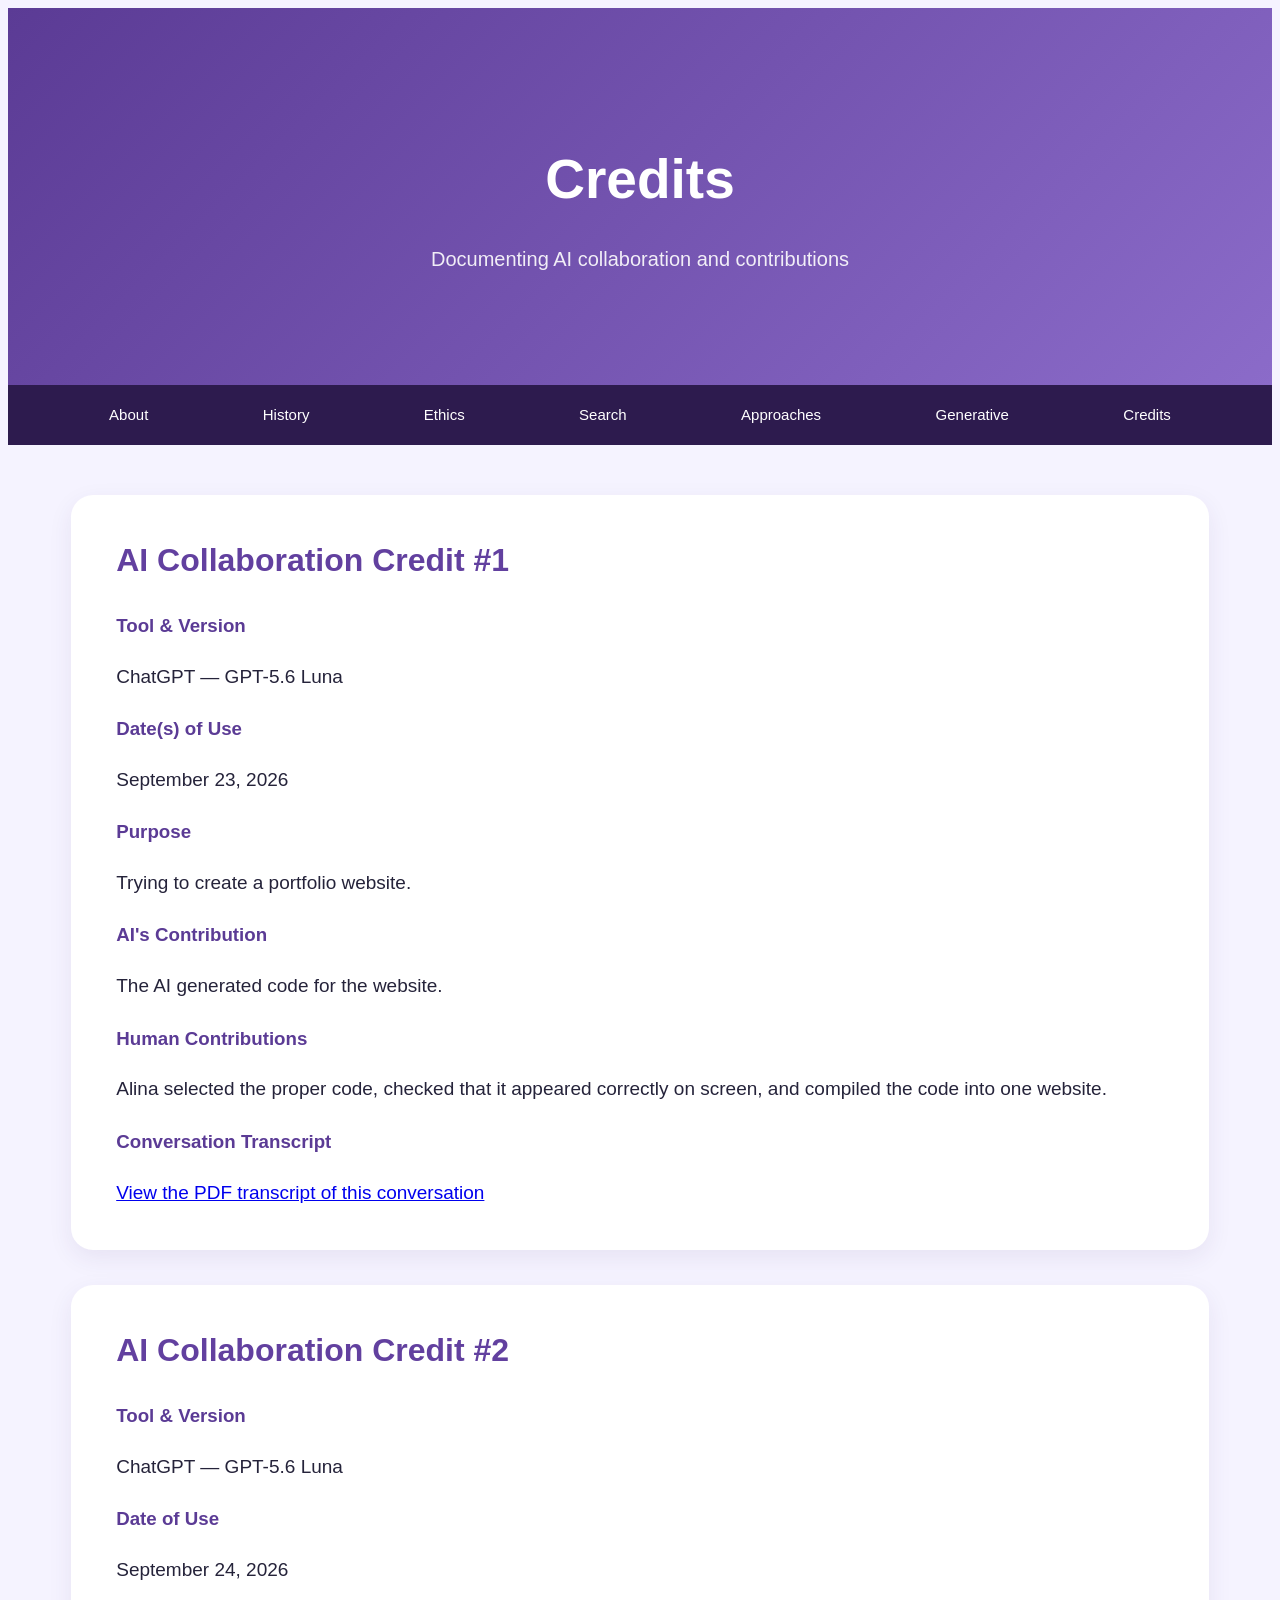
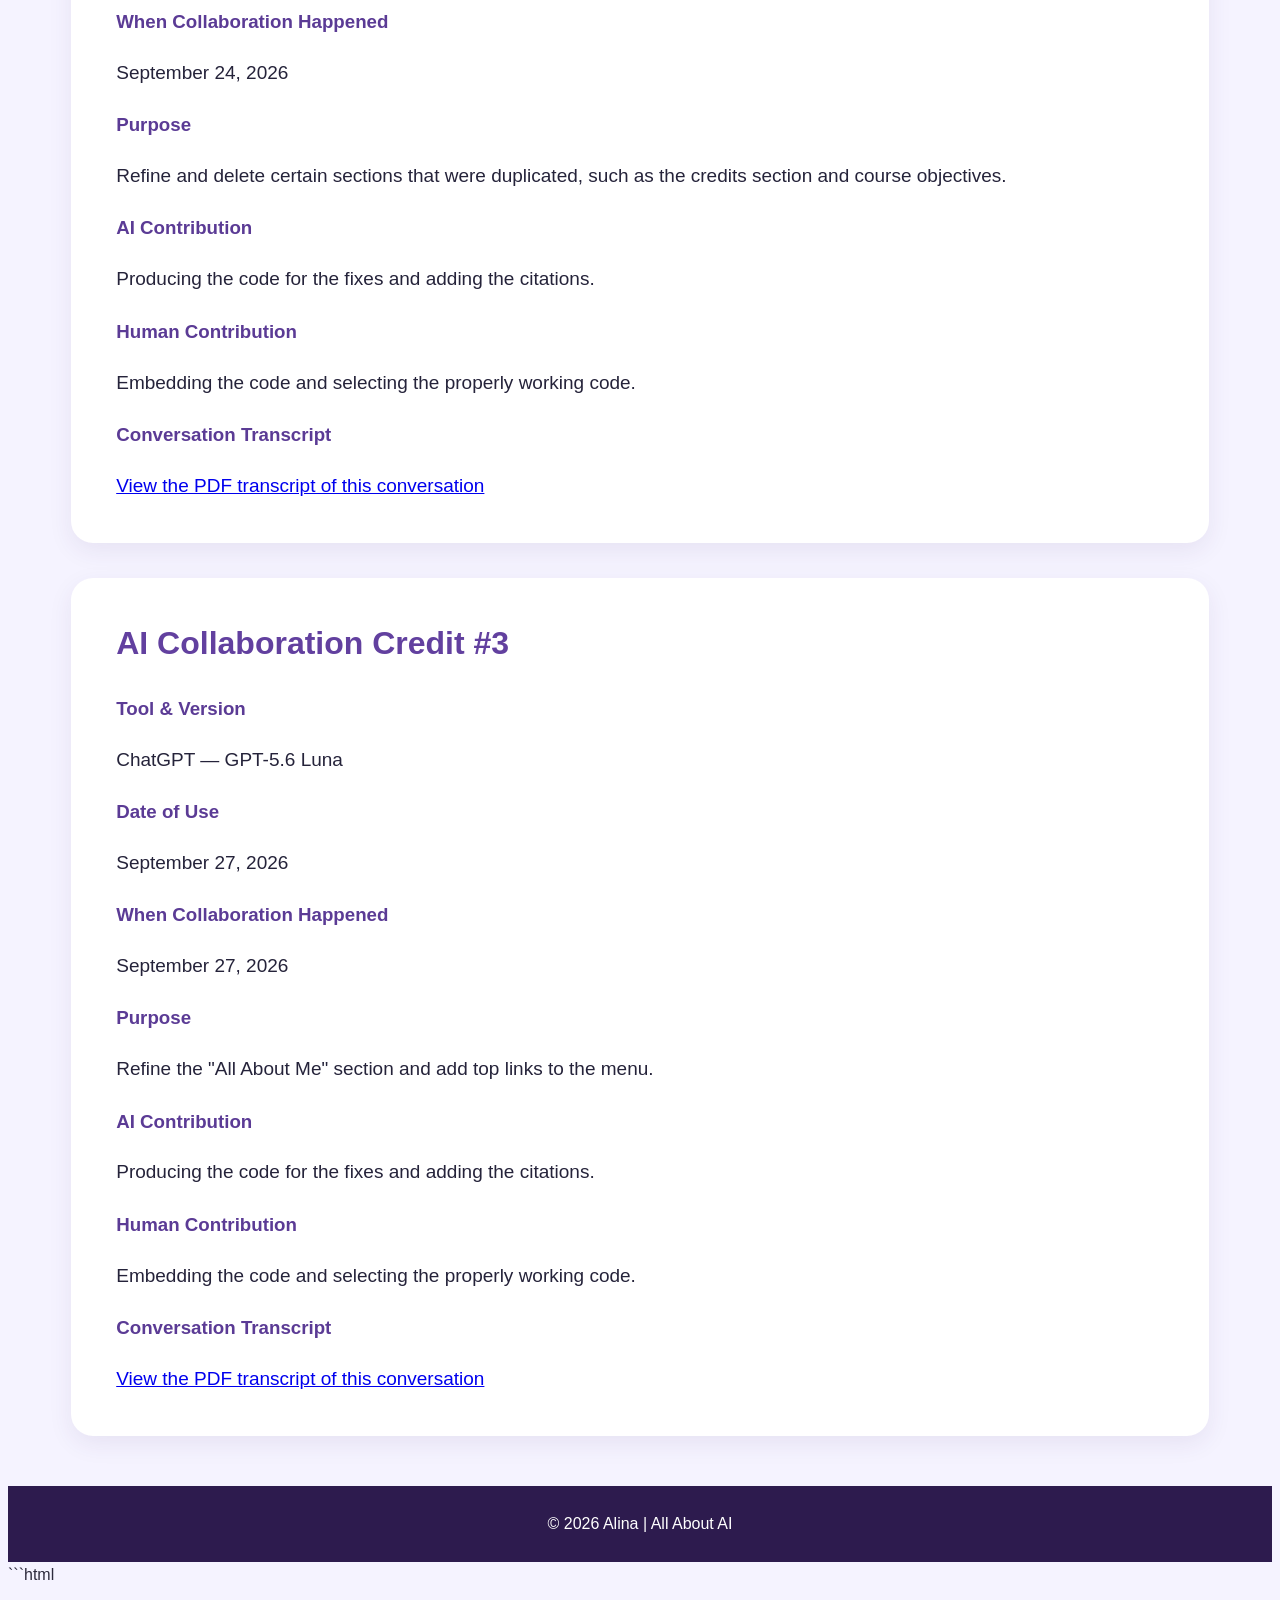
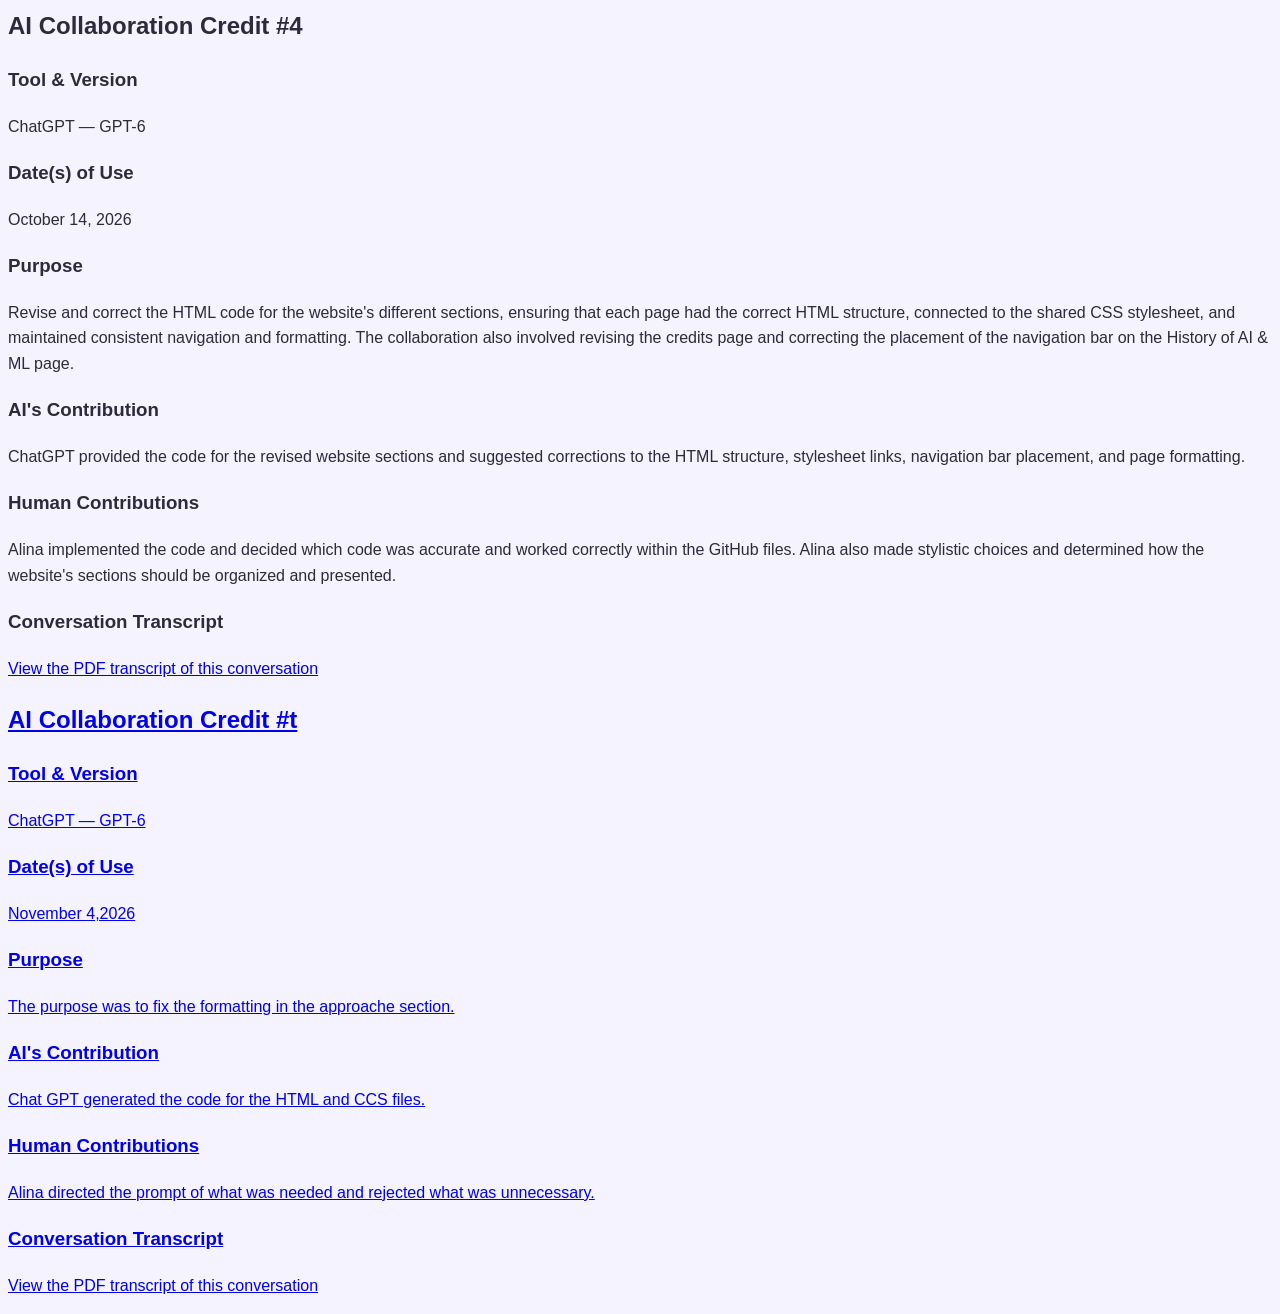
==== credits.html @ 7b39e6af "Update credits.html" ====
<!DOCTYPE html>
<html lang="en">

<head>
    <meta charset="UTF-8">
    <meta name="viewport" content="width=device-width, initial-scale=1.0">
    <title>Credits</title>
    <link rel="stylesheet" href="style.css">
</head>

<body>

    <header>
        <h1>Credits</h1>
        <p>Documenting AI collaboration and contributions</p>
    </header>

    <nav>
        <a href="index.html">About</a>
        <a href="history.html">History </a>
        <a href="ethics.html">Ethics</a>
        <a href="search.html">Search</a>
        <a href="machine-learning.html"> Approaches</a>
        <a href="generative-ai.html">Generative</a>
        <a href="credits.html">Credits</a>
    </nav>

    <main>

        <!-- AI Collaboration Credit #1 -->
        <section id="credits">

            <h2>AI Collaboration Credit #1</h2>

            <h3>Tool &amp; Version</h3>
            <p>ChatGPT — GPT-5.6 Luna</p>

            <h3>Date(s) of Use</h3>
            <p>September 23, 2026</p>

            <h3>Purpose</h3>
            <p>Trying to create a portfolio website.</p>

            <h3>AI's Contribution</h3>
            <p>The AI generated code for the website.</p>

            <h3>Human Contributions</h3>
            <p>
                Alina selected the proper code, checked that it appeared
                correctly on screen, and compiled the code into one website.
            </p>

            <h3>Conversation Transcript</h3>
            <p>
                <a href="AI-Transcript-for-Website.pdf"
                   target="_blank"
                   rel="noopener noreferrer">
                    View the PDF transcript of this conversation
                </a>
            </p>

        </section>

        <!-- AI Collaboration Credit #2 -->
        <section>

            <h2>AI Collaboration Credit #2</h2>

            <h3>Tool &amp; Version</h3>
            <p>ChatGPT — GPT-5.6 Luna</p>

            <h3>Date of Use</h3>
            <p>September 24, 2026</p>

            <h3>When Collaboration Happened</h3>
            <p>September 24, 2026</p>

            <h3>Purpose</h3>
            <p>
                Refine and delete certain sections that were duplicated,
                such as the credits section and course objectives.
            </p>

            <h3>AI Contribution</h3>
            <p>
                Producing the code for the fixes and adding the citations.
            </p>

            <h3>Human Contribution</h3>
            <p>
                Embedding the code and selecting the properly working code.
            </p>

            <h3>Conversation Transcript</h3>
            <p>
                <a href="AI-Transcript-2.pdf"
                   target="_blank"
                   rel="noopener noreferrer">
                    View the PDF transcript of this conversation
                </a>
            </p>

        </section>

        <!-- AI Collaboration Credit #3 -->
        <section>

            <h2>AI Collaboration Credit #3</h2>

            <h3>Tool &amp; Version</h3>
            <p>ChatGPT — GPT-5.6 Luna</p>

            <h3>Date of Use</h3>
            <p>September 27, 2026</p>

            <h3>When Collaboration Happened</h3>
            <p>September 27, 2026</p>

            <h3>Purpose</h3>
            <p>
                Refine the "All About Me" section and add top links to the menu.
            </p>

            <h3>AI Contribution</h3>
            <p>
                Producing the code for the fixes and adding the citations.
            </p>

            <h3>Human Contribution</h3>
            <p>
                Embedding the code and selecting the properly working code.
            </p>

            <h3>Conversation Transcript</h3>
            <p>
                <a href="AI-Transcript-3.pdf"
                   target="_blank"
                   rel="noopener noreferrer">
                    View the PDF transcript of this conversation
                </a>
            </p>

        </section>

    </main>

    <footer>
        <p>&copy; 2026 Alina | All About AI</p>
    </footer>

</body>
</html>
```html
<!-- AI Collaboration Credit #4 -->
<section>

    <h2>AI Collaboration Credit #4</h2>

    <h3>Tool &amp; Version</h3>
    <p>ChatGPT — GPT-6</p>

    <h3>Date(s) of Use</h3>
    <p>October 14, 2026</p>

    <h3>Purpose</h3>
    <p>
        Revise and correct the HTML code for the website's different sections,
        ensuring that each page had the correct HTML structure, connected to
        the shared CSS stylesheet, and maintained consistent navigation and
        formatting. The collaboration also involved revising the credits page
        and correcting the placement of the navigation bar on the History of
        AI &amp; ML page.
    </p>

    <h3>AI's Contribution</h3>
    <p>
        ChatGPT provided the code for the revised website sections and
        suggested corrections to the HTML structure, stylesheet links,
        navigation bar placement, and page formatting.
    </p>

    <h3>Human Contributions</h3>
    <p>
        Alina implemented the code and decided which code was accurate
        and worked correctly within the GitHub files. Alina also made
        stylistic choices and determined how the website's sections
        should be organized and presented.
    </p>

    <h3>Conversation Transcript</h3>
    <p>
         <a href="10.14.26 AI-code conversation.pdf"
                   target="_blank"
                   rel="noopener noreferrer">
                    View the PDF transcript of this conversation
    </p>

</section>
<!-- AI Collaboration Credit #5 -->
<section>

    <h2>AI Collaboration Credit #t</h2>

    <h3>Tool &amp; Version</h3>
    <p>ChatGPT — GPT-6</p>

    <h3>Date(s) of Use</h3>
    <p>November 4,2026</p>

    <h3>Purpose</h3>
    <p>
       The purpose was to fix the formatting in the approache section. 
    </p>

    <h3>AI's Contribution</h3>
    <p>
       Chat GPT generated the code for the HTML and CCS files.
    </p>

    <h3>Human Contributions</h3>
    <p>
       Alina directed the prompt of what was needed and rejected what was unnecessary. 
    </p>

    <h3>Conversation Transcript</h3>
    <p>
         <a href="PDF 11_5_25.pdf"
                   target="_blank"
                   rel="noopener noreferrer">
                    View the PDF transcript of this conversation
---- style.css ----
```css
* {
    margin: 0;
    padding: 0;
    box-sizing: border-box;
}

body {
    font-family: Arial, sans-serif;
    background: #f5f3ff;
    color: #2d2a3d;
    line-height: 1.6;
}

/* Navigation */
nav {
    background: #2d1b4e;
    padding: 18px 8%;
    display: flex;
    justify-content: space-between;
    align-items: center;
    position: sticky;
    top: 0;
    z-index: 100;
    flex-wrap: wrap;
    gap: 12px;
}

nav .logo {
    color: white;
    font-size: 22px;
    font-weight: bold;
    white-space: nowrap;
}

nav .nav-links {
    display: flex;
    flex-wrap: wrap;
    gap: 12px 20px;
}

nav a {
    color: white;
    text-decoration: none;
    font-size: 15px;
}

nav a:hover,
nav a.active {
    color: #c9a7ff;
}

/* Hero */
header {
    background: linear-gradient(135deg, #5b3b95, #8b6bc9);
    color: white;
    text-align: center;
    padding: 90px 20px;
}

header h1 {
    font-size: 55px;
    margin-bottom: 10px;
}

header p {
    font-size: 20px;
    opacity: 0.9;
}

.hero-button {
    display: inline-block;
    margin-top: 25px;
    padding: 12px 25px;
    background: white;
    color: #5b3b95;
    text-decoration: none;
    border-radius: 25px;
    font-weight: bold;
}

.hero-button:hover {
    background: #eee7ff;
}

/* Main Content */
main {
    max-width: 1200px;
    width: 90%;
    margin: 50px auto;
    padding: 0;
}

/* Section Cards */
main > section {
    background: white;
    margin-bottom: 35px;
    padding: 40px 45px;
    border-radius: 22px;
    box-shadow: 0 8px 25px rgba(60, 40, 100, 0.08);
}

/* Section Headings */
main > section h2 {
    color: #62409f;
    margin-top: 0;
    margin-bottom: 25px;
    font-size: 32px;
}

main > section h3 {
    color: #5b3b95;
    margin: 18px 0 8px;
}

/* Paragraphs */
main > section p {
    font-size: 19px;
    line-height: 1.8;
    margin-bottom: 20px;
    color: #25233a;
}

main > section p:last-child {
    margin-bottom: 0;
}

/* About Grid */
.about-grid {
    display: grid;
    grid-template-columns: repeat(2, 1fr);
    gap: 20px;
}

.info-card {
    background: #f3efff;
    padding: 25px;
    border-radius: 15px;
    text-align: center;
}

.info-card h3 {
    color: #5b3b95;
    margin-bottom: 8px;
}

.info-card p {
    font-size: 15px;
}

/* Footer */
footer {
    background: #2d1b4e;
    color: white;
    text-align: center;
    padding: 25px;
    margin-top: 50px;
}

footer p {
    margin: 0;
}

/* Mobile */
@media (max-width: 700px) {

    nav {
        flex-direction: column;
    }

    nav .nav-links {
        justify-content: center;
    }

    header h1 {
        font-size: 40px;
    }

    main {
        width: 94%;
        margin: 30px auto;
    }

    main > section {
        padding: 25px;
        margin-bottom: 25px;
        border-radius: 18px;
    }

    main > section h2 {
        font-size: 26px;
    }

    main > section p {
        font-size: 16px;
        line-height: 1.7;
    }

    .about-grid {
        grid-template-columns: 1fr;
    }
}
```
/* Approaches Page - Consistent Card Spacing */
.approaches-container section,
main.approaches-container > section {
    padding: 40px 45px;
    margin-bottom: 35px;
}

/* Consistent heading spacing */
.approaches-container section h2 {
    margin-top: 0;
    margin-bottom: 25px;
}

/* Consistent paragraph spacing */
.approaches-container section p {
    margin-bottom: 20px;
    line-height: 1.8;
}

.approaches-container section p:last-child {
    margin-bottom: 0;
}

/* Mobile spacing */
@media (max-width: 700px) {
    .approaches-container section,
    main.approaches-container > section {
        padding: 25px;
    }
}
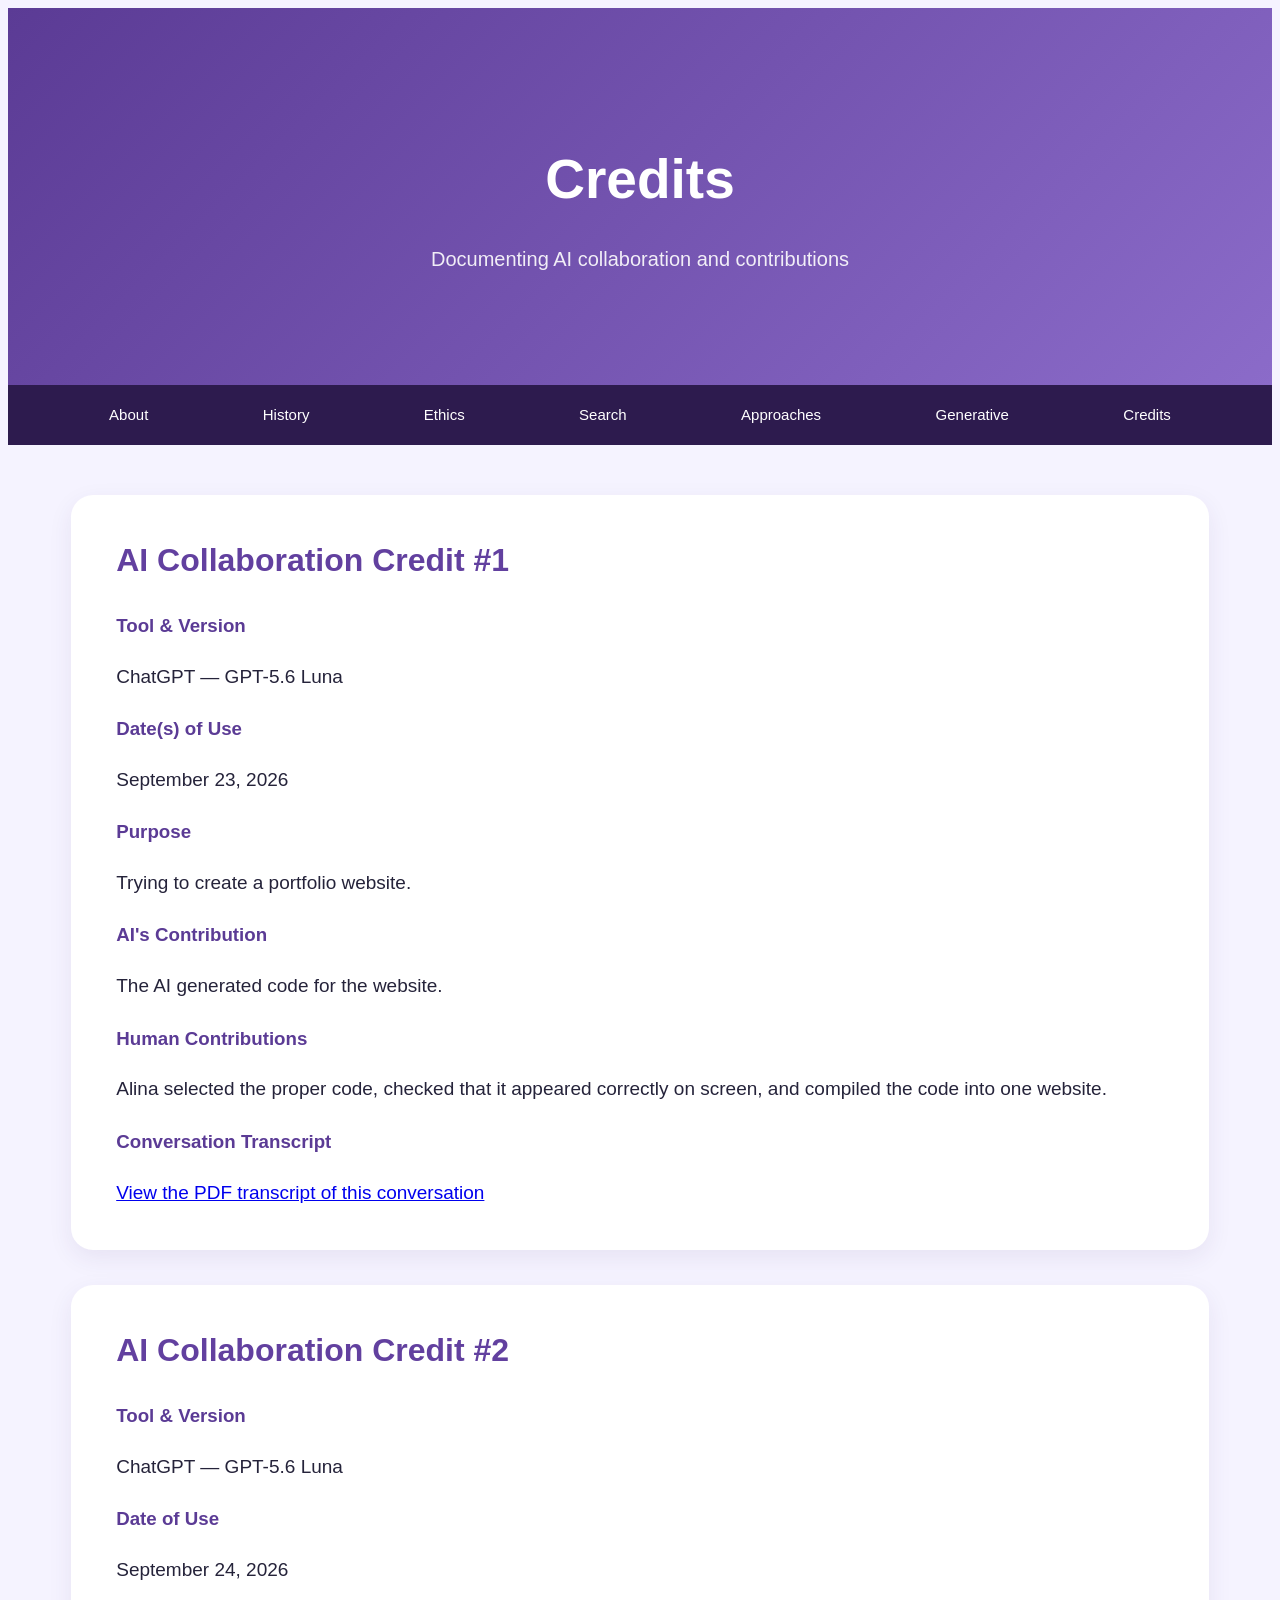
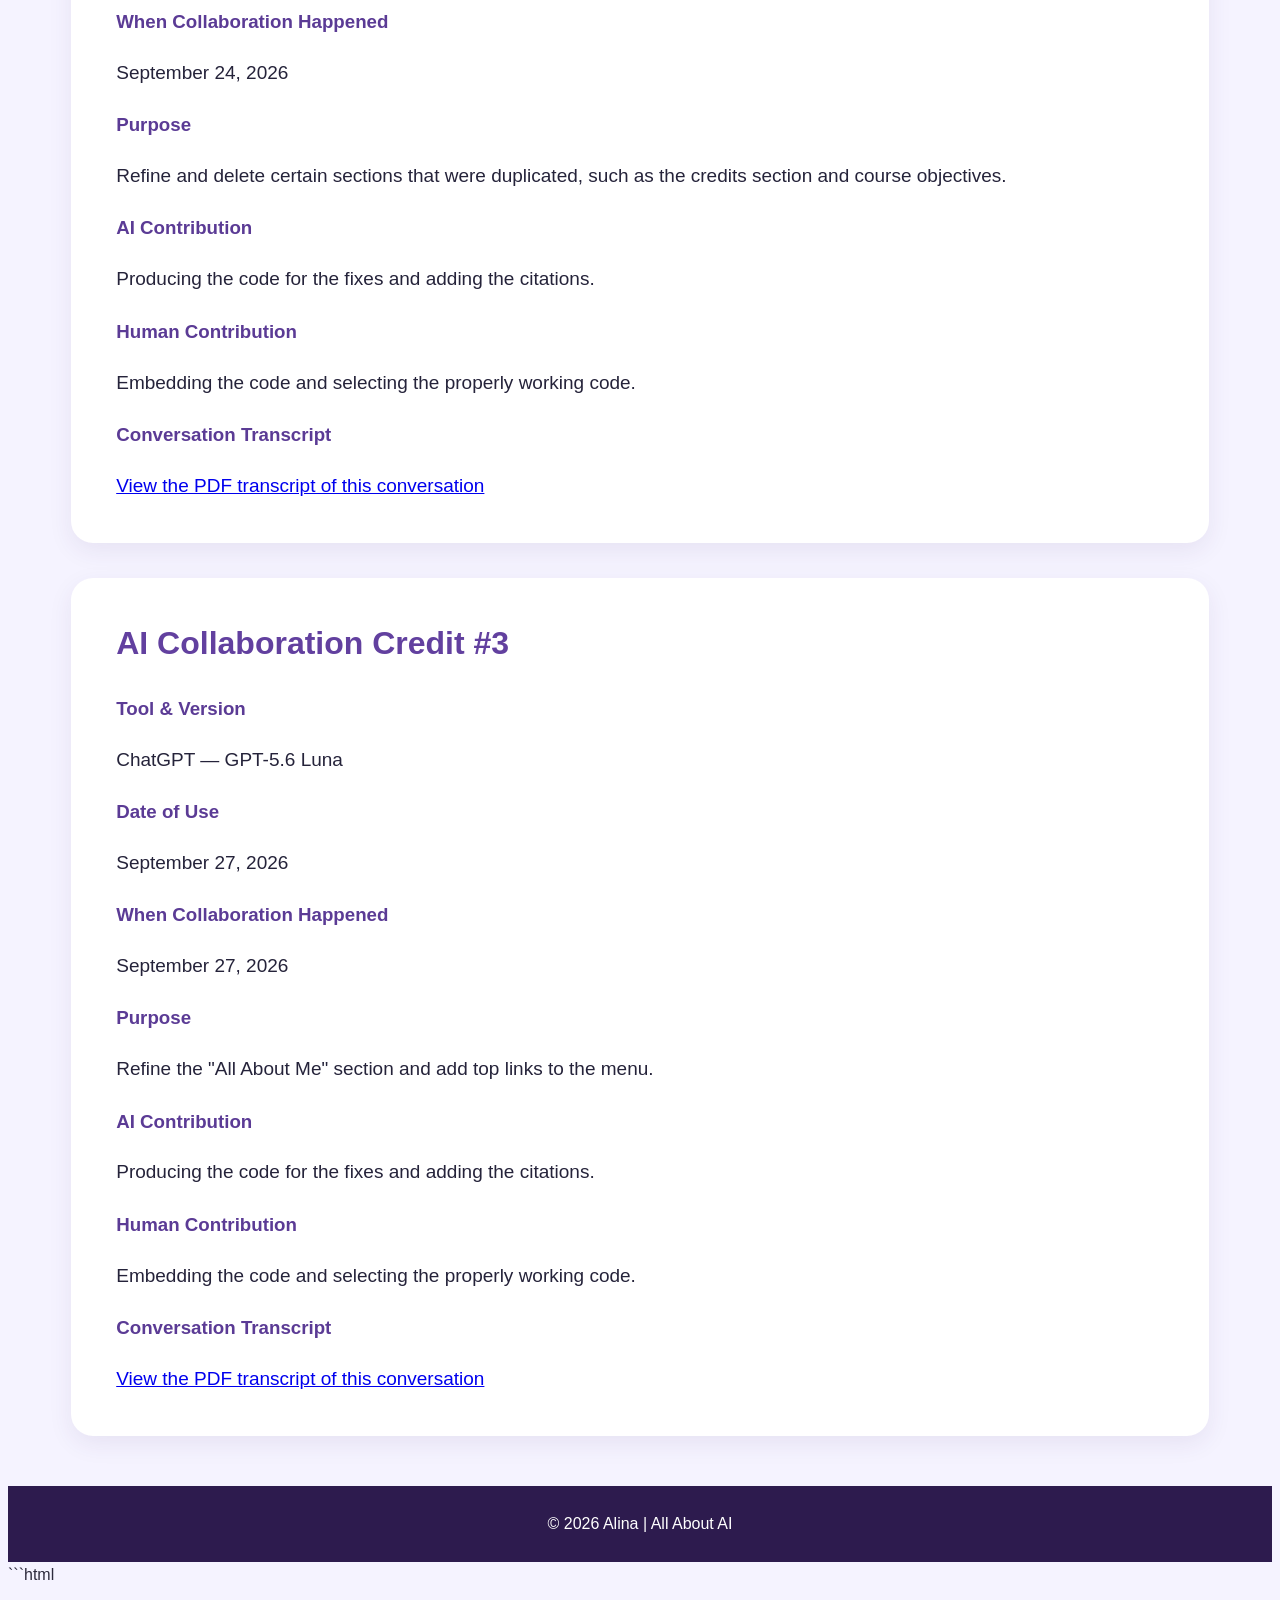
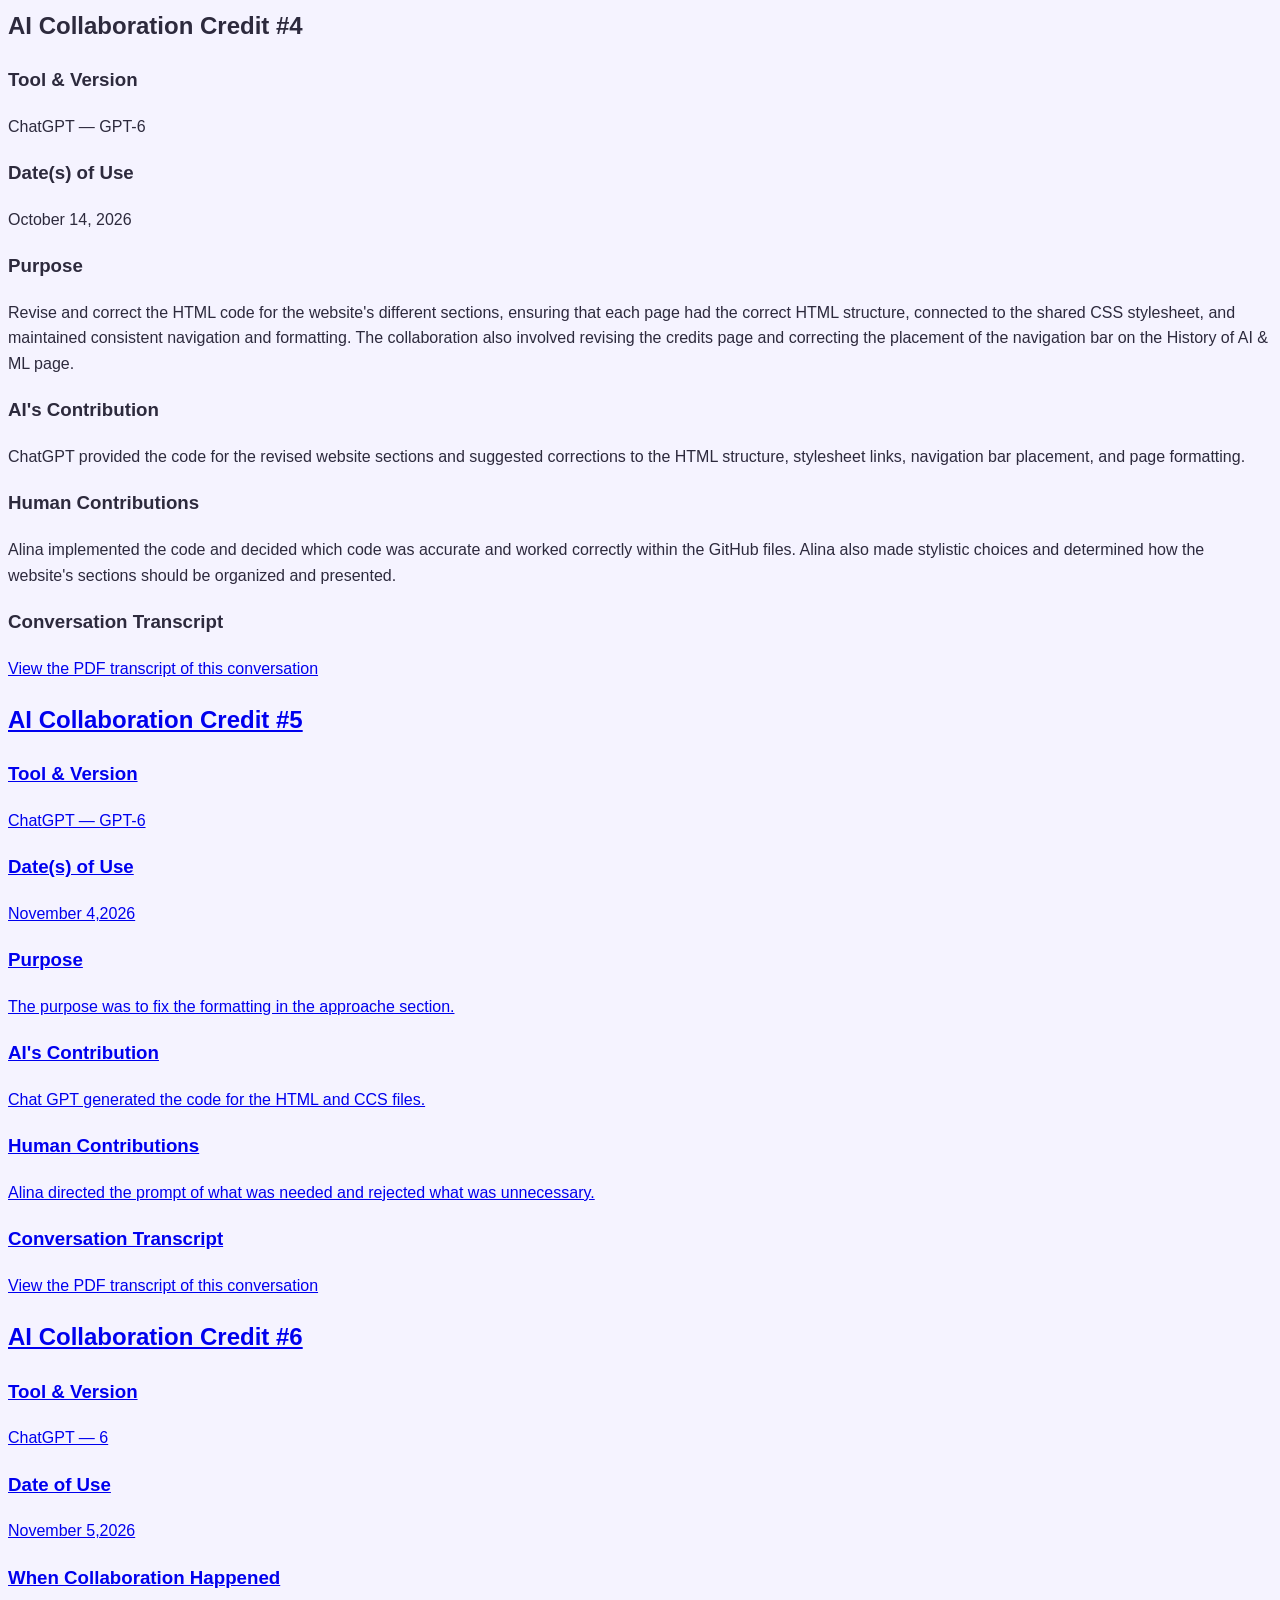
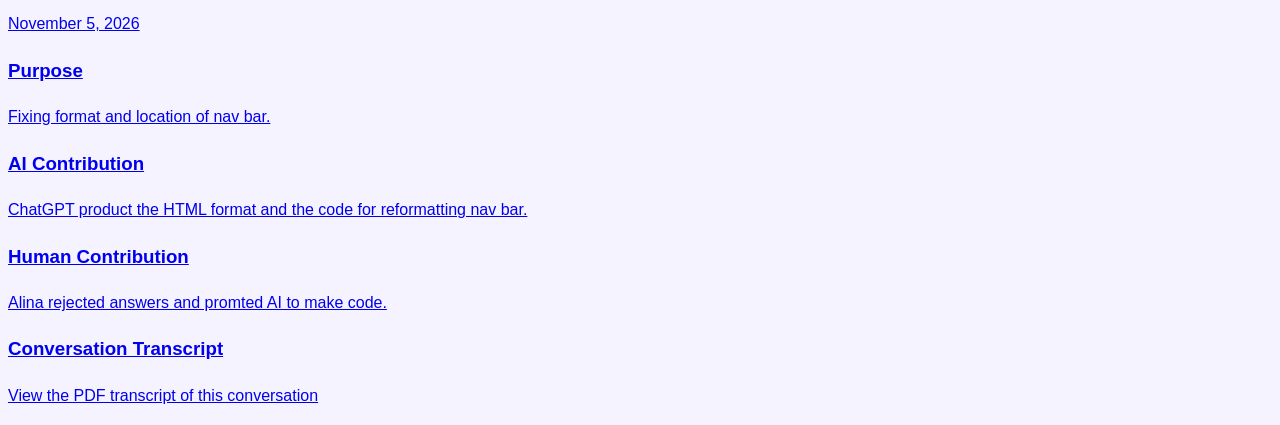
==== commit 8529ec9d: "Update credits.html" ====
--- a/credits.html
+++ b/credits.html
@@ -200,7 +200,7 @@
 <!-- AI Collaboration Credit #5 -->
 <section>
 
-    <h2>AI Collaboration Credit #t</h2>
+    <h2>AI Collaboration Credit #5</h2>
 
     <h3>Tool &amp; Version</h3>
     <p>ChatGPT — GPT-6</p>
@@ -229,5 +229,47 @@
                    target="_blank"
                    rel="noopener noreferrer">
                     View the PDF transcript of this conversation
-
-
+</section>
+  </section>
+
+        <!-- AI Collaboration Credit #6 -->
+        <section>
+
+            <h2>AI Collaboration Credit #6</h2>
+
+            <h3>Tool &amp; Version</h3>
+            <p>ChatGPT — 6 </p>
+
+            <h3>Date of Use</h3>
+            <p>November 5,2026</p>
+
+            <h3>When Collaboration Happened</h3>
+            <p>November 5, 2026</p>
+
+            <h3>Purpose</h3>
+            <p>
+                Fixing format and location of nav bar. 
+            </p>
+
+            <h3>AI Contribution</h3>
+            <p>
+                ChatGPT product the HTML format and the code for reformatting nav bar. 
+            </p>
+
+            <h3>Human Contribution</h3>
+            <p>
+               Alina rejected answers and promted AI to make code. 
+            </p>
+
+            <h3>Conversation Transcript</h3>
+            <p>
+                <a href="11_4_26.pdf"
+                   target="_blank"
+                   rel="noopener noreferrer">
+                    View the PDF transcript of this conversation
+                </a>
+            </p>
+
+        </section>
+
+
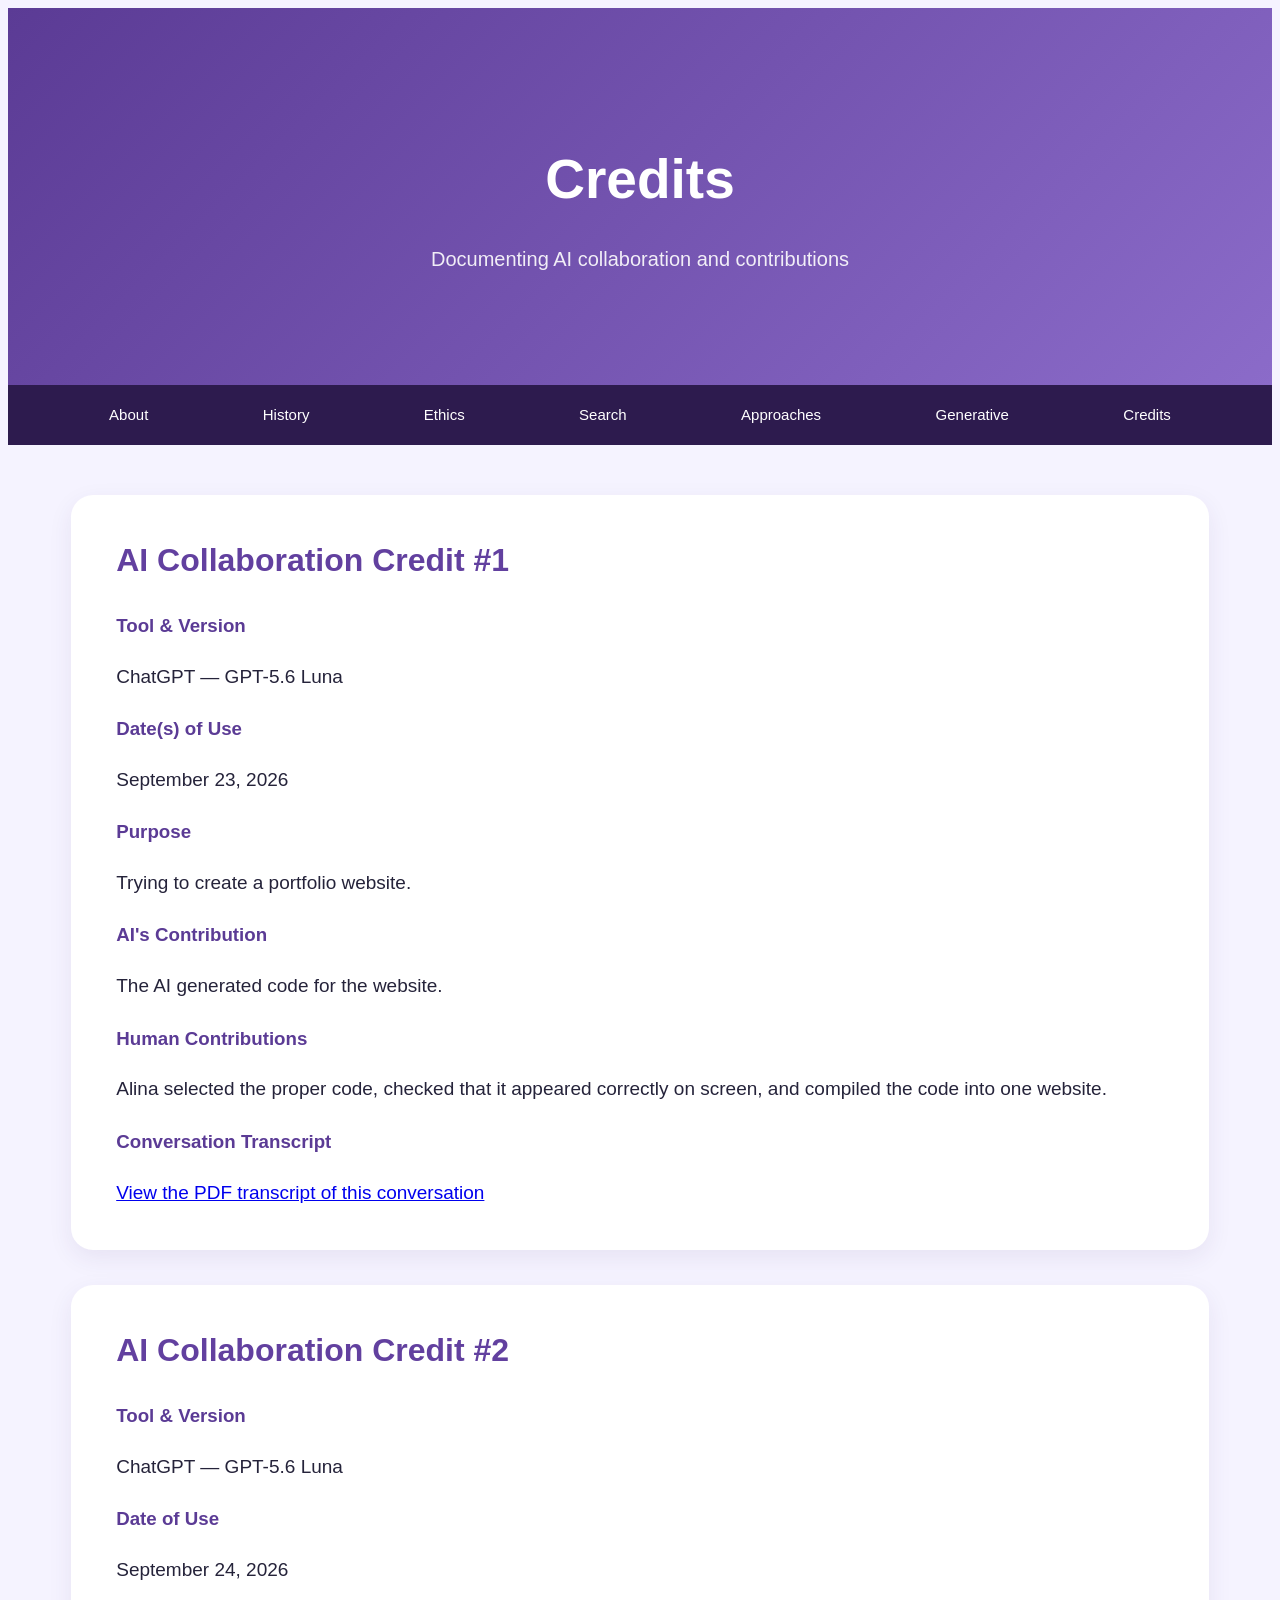
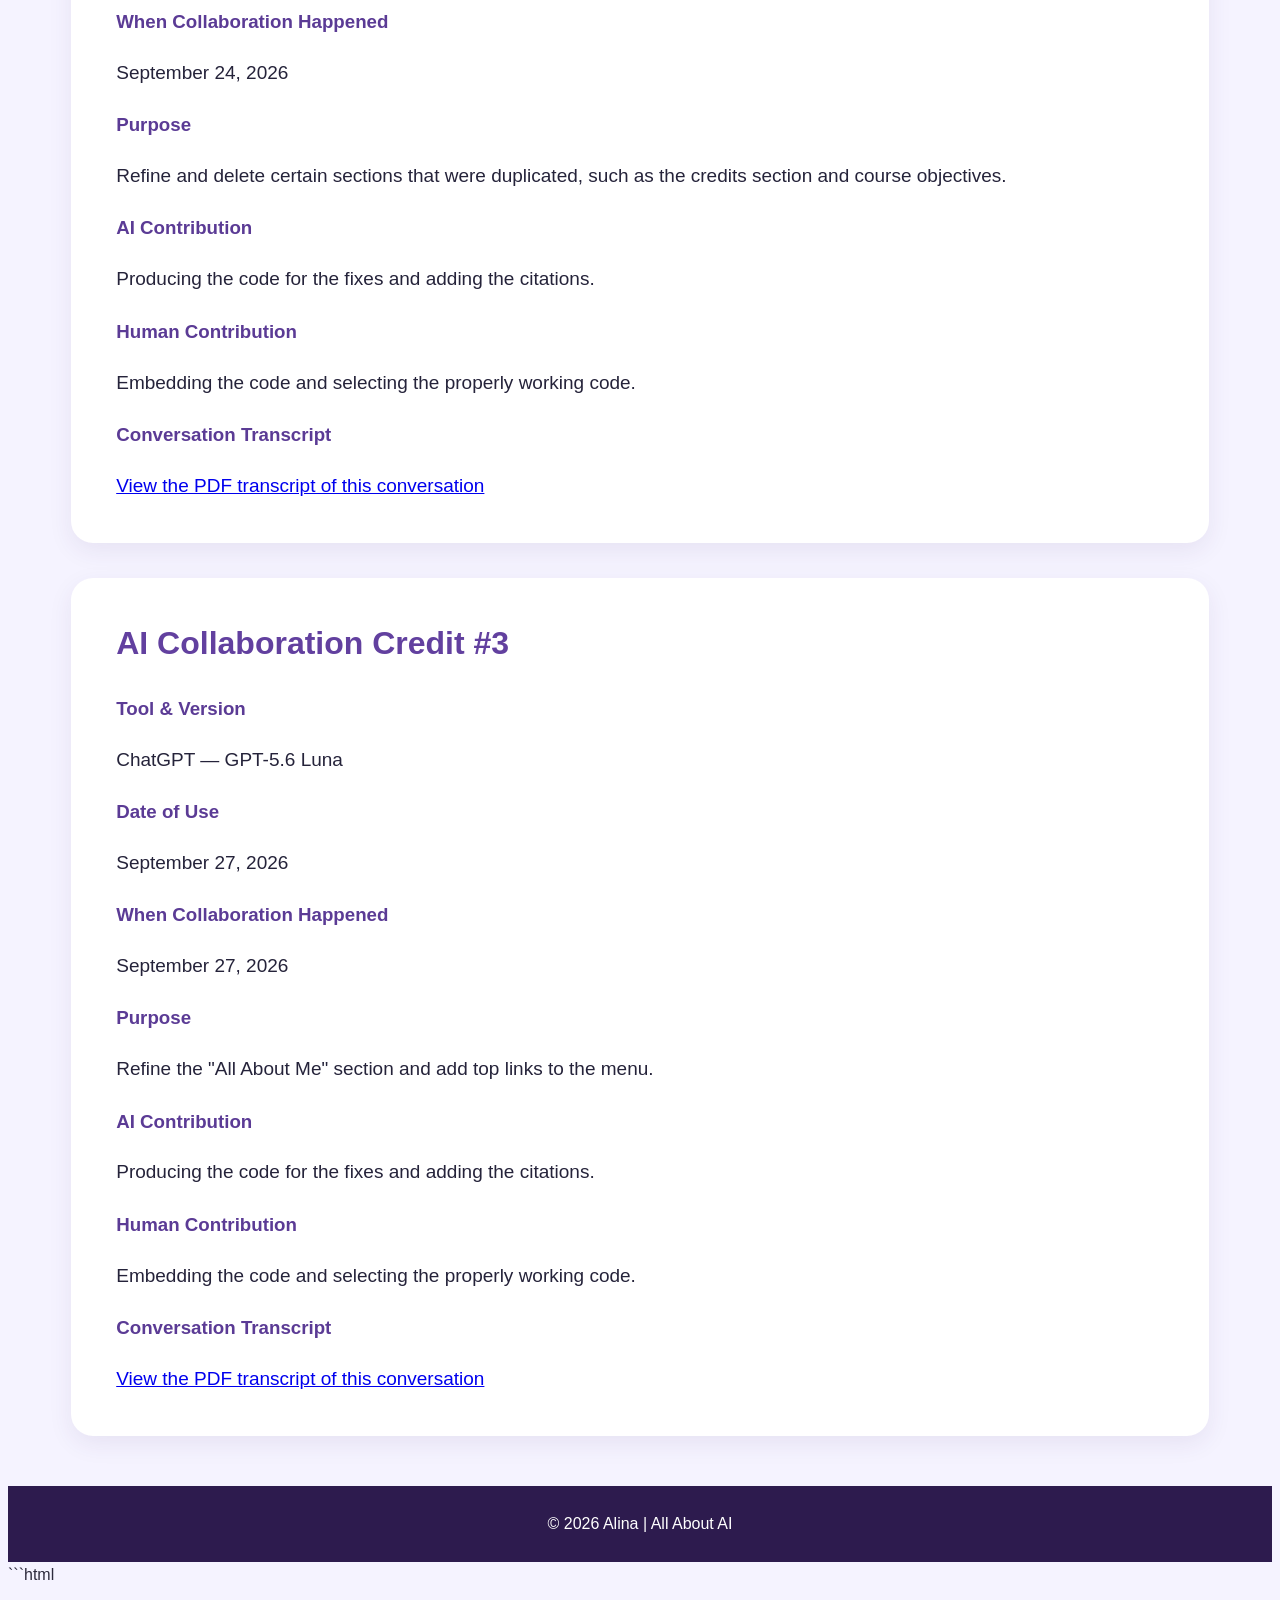
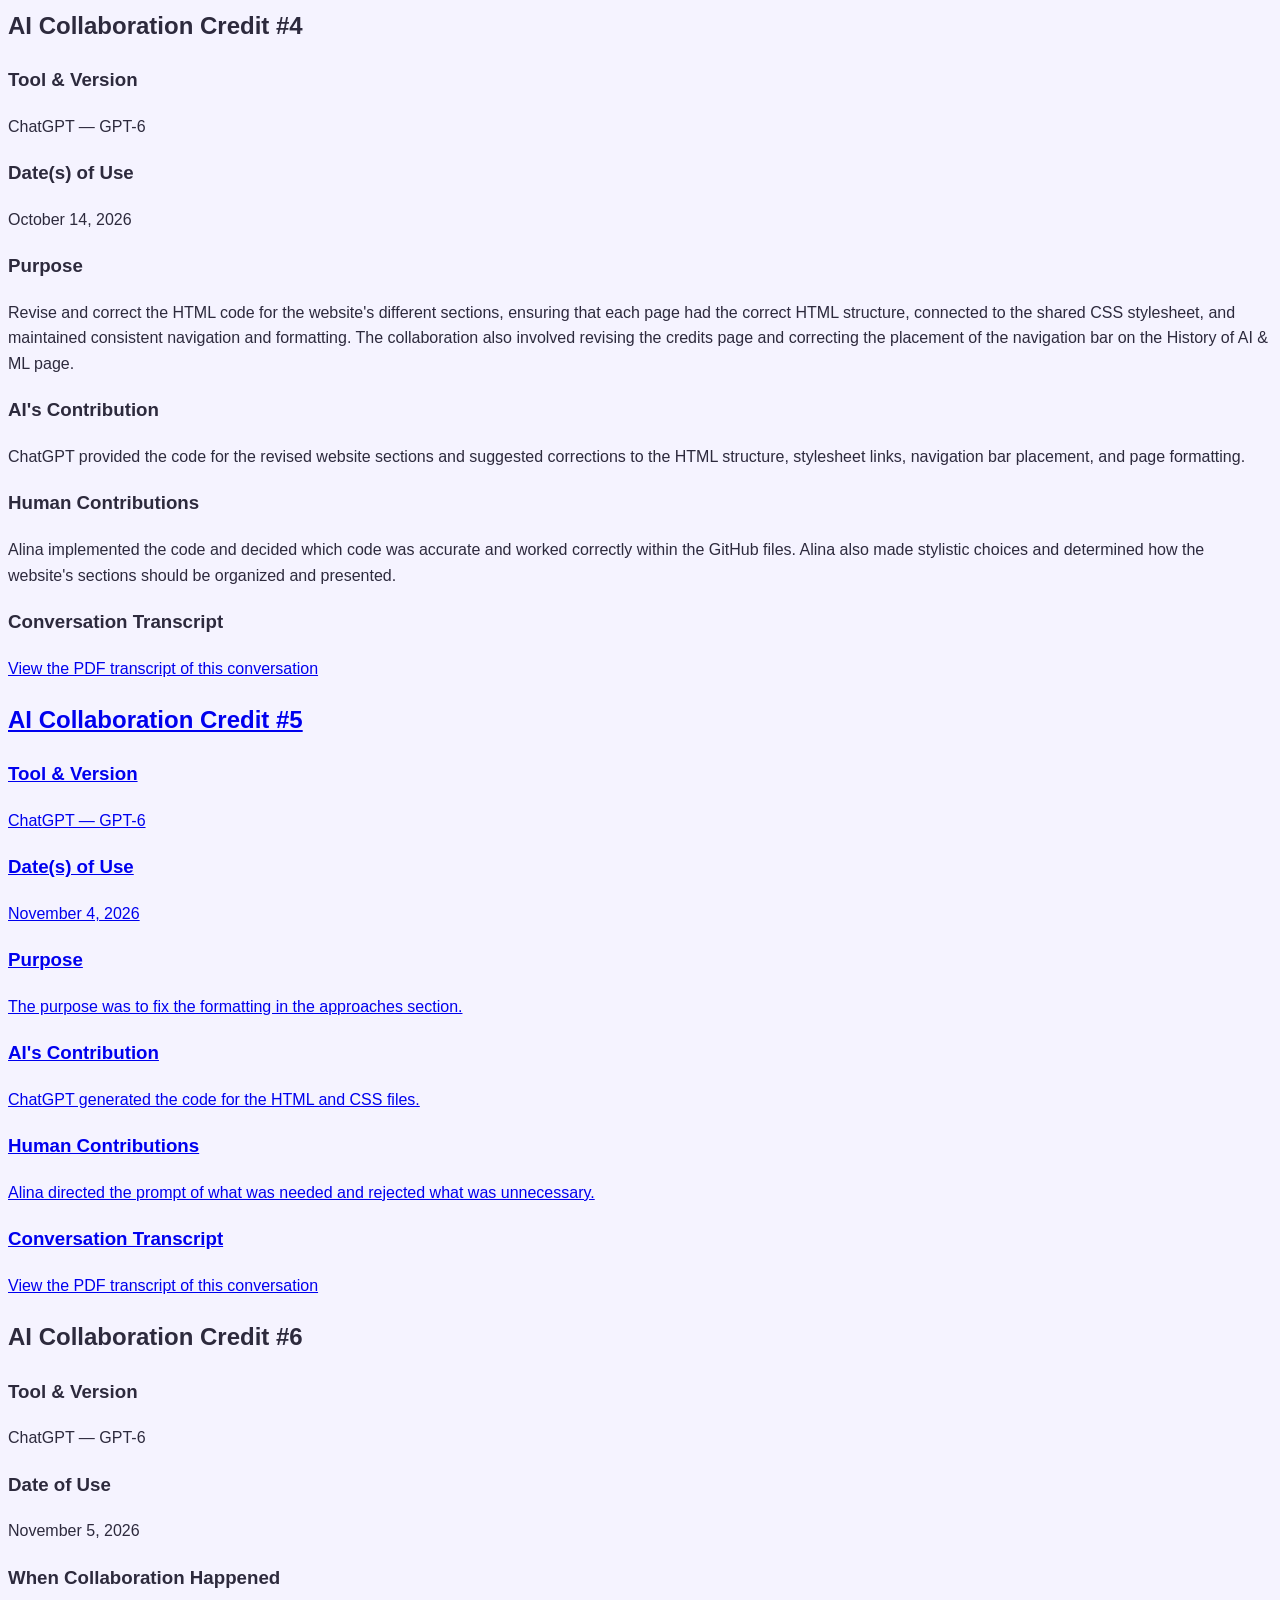
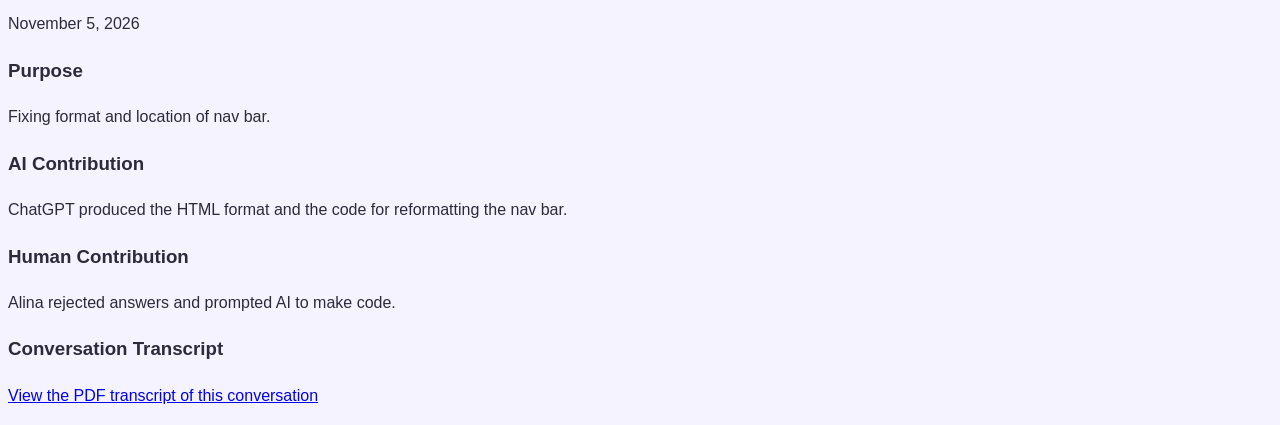
==== commit 3148262d: "Update credits.html" ====
--- a/credits.html
+++ b/credits.html
@@ -196,7 +196,7 @@
                     View the PDF transcript of this conversation
     </p>
 
-</section>
+
 <!-- AI Collaboration Credit #5 -->
 <section>
 
@@ -206,70 +206,73 @@
     <p>ChatGPT — GPT-6</p>
 
     <h3>Date(s) of Use</h3>
-    <p>November 4,2026</p>
+    <p>November 4, 2026</p>
 
     <h3>Purpose</h3>
     <p>
-       The purpose was to fix the formatting in the approache section. 
+        The purpose was to fix the formatting in the approaches section.
     </p>
 
     <h3>AI's Contribution</h3>
     <p>
-       Chat GPT generated the code for the HTML and CCS files.
+        ChatGPT generated the code for the HTML and CSS files.
     </p>
 
     <h3>Human Contributions</h3>
     <p>
-       Alina directed the prompt of what was needed and rejected what was unnecessary. 
+        Alina directed the prompt of what was needed and rejected what was unnecessary.
     </p>
 
     <h3>Conversation Transcript</h3>
     <p>
-         <a href="PDF 11_5_25.pdf"
-                   target="_blank"
-                   rel="noopener noreferrer">
-                    View the PDF transcript of this conversation
+        <a href="PDF 11_5_25.pdf"
+           target="_blank"
+           rel="noopener noreferrer">
+            View the PDF transcript of this conversation
+        </a>
+    </p>
+
 </section>
-  </section>
-
-        <!-- AI Collaboration Credit #6 -->
-        <section>
-
-            <h2>AI Collaboration Credit #6</h2>
-
-            <h3>Tool &amp; Version</h3>
-            <p>ChatGPT — 6 </p>
-
-            <h3>Date of Use</h3>
-            <p>November 5,2026</p>
-
-            <h3>When Collaboration Happened</h3>
-            <p>November 5, 2026</p>
-
-            <h3>Purpose</h3>
-            <p>
-                Fixing format and location of nav bar. 
-            </p>
-
-            <h3>AI Contribution</h3>
-            <p>
-                ChatGPT product the HTML format and the code for reformatting nav bar. 
-            </p>
-
-            <h3>Human Contribution</h3>
-            <p>
-               Alina rejected answers and promted AI to make code. 
-            </p>
-
-            <h3>Conversation Transcript</h3>
-            <p>
-                <a href="11_4_26.pdf"
-                   target="_blank"
-                   rel="noopener noreferrer">
-                    View the PDF transcript of this conversation
-                </a>
-            </p>
-
-        </section>
-
-
+
+<!-- AI Collaboration Credit #6 -->
+<section>
+
+    <h2>AI Collaboration Credit #6</h2>
+
+    <h3>Tool &amp; Version</h3>
+    <p>ChatGPT — GPT-6</p>
+
+    <h3>Date of Use</h3>
+    <p>November 5, 2026</p>
+
+    <h3>When Collaboration Happened</h3>
+    <p>November 5, 2026</p>
+
+    <h3>Purpose</h3>
+    <p>
+        Fixing format and location of nav bar.
+    </p>
+
+    <h3>AI Contribution</h3>
+    <p>
+        ChatGPT produced the HTML format and the code for reformatting the nav bar.
+    </p>
+
+    <h3>Human Contribution</h3>
+    <p>
+        Alina rejected answers and prompted AI to make code.
+    </p>
+
+    <h3>Conversation Transcript</h3>
+    <p>
+        <a href="11_4_26.pdf"
+           target="_blank"
+           rel="noopener noreferrer">
+            View the PDF transcript of this conversation
+        </a>
+    </p>
+
+</section>
+
+
+
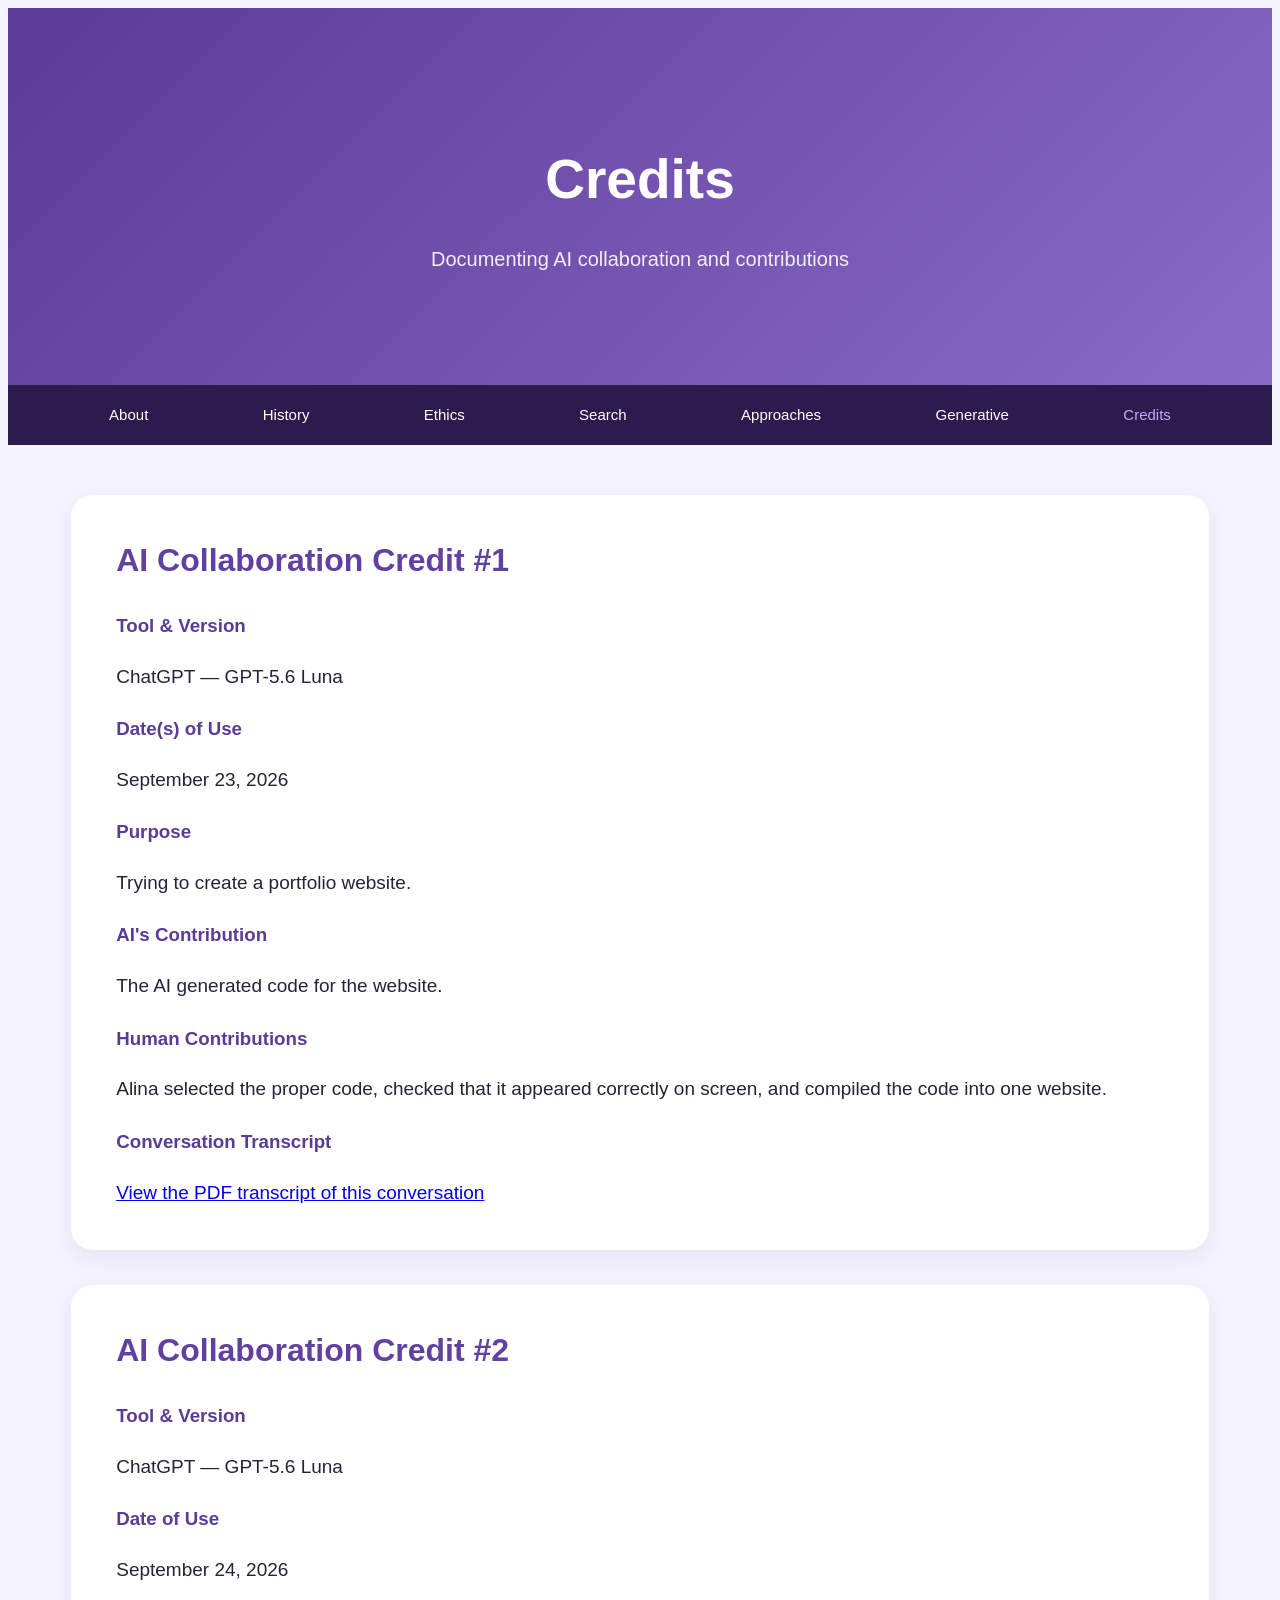
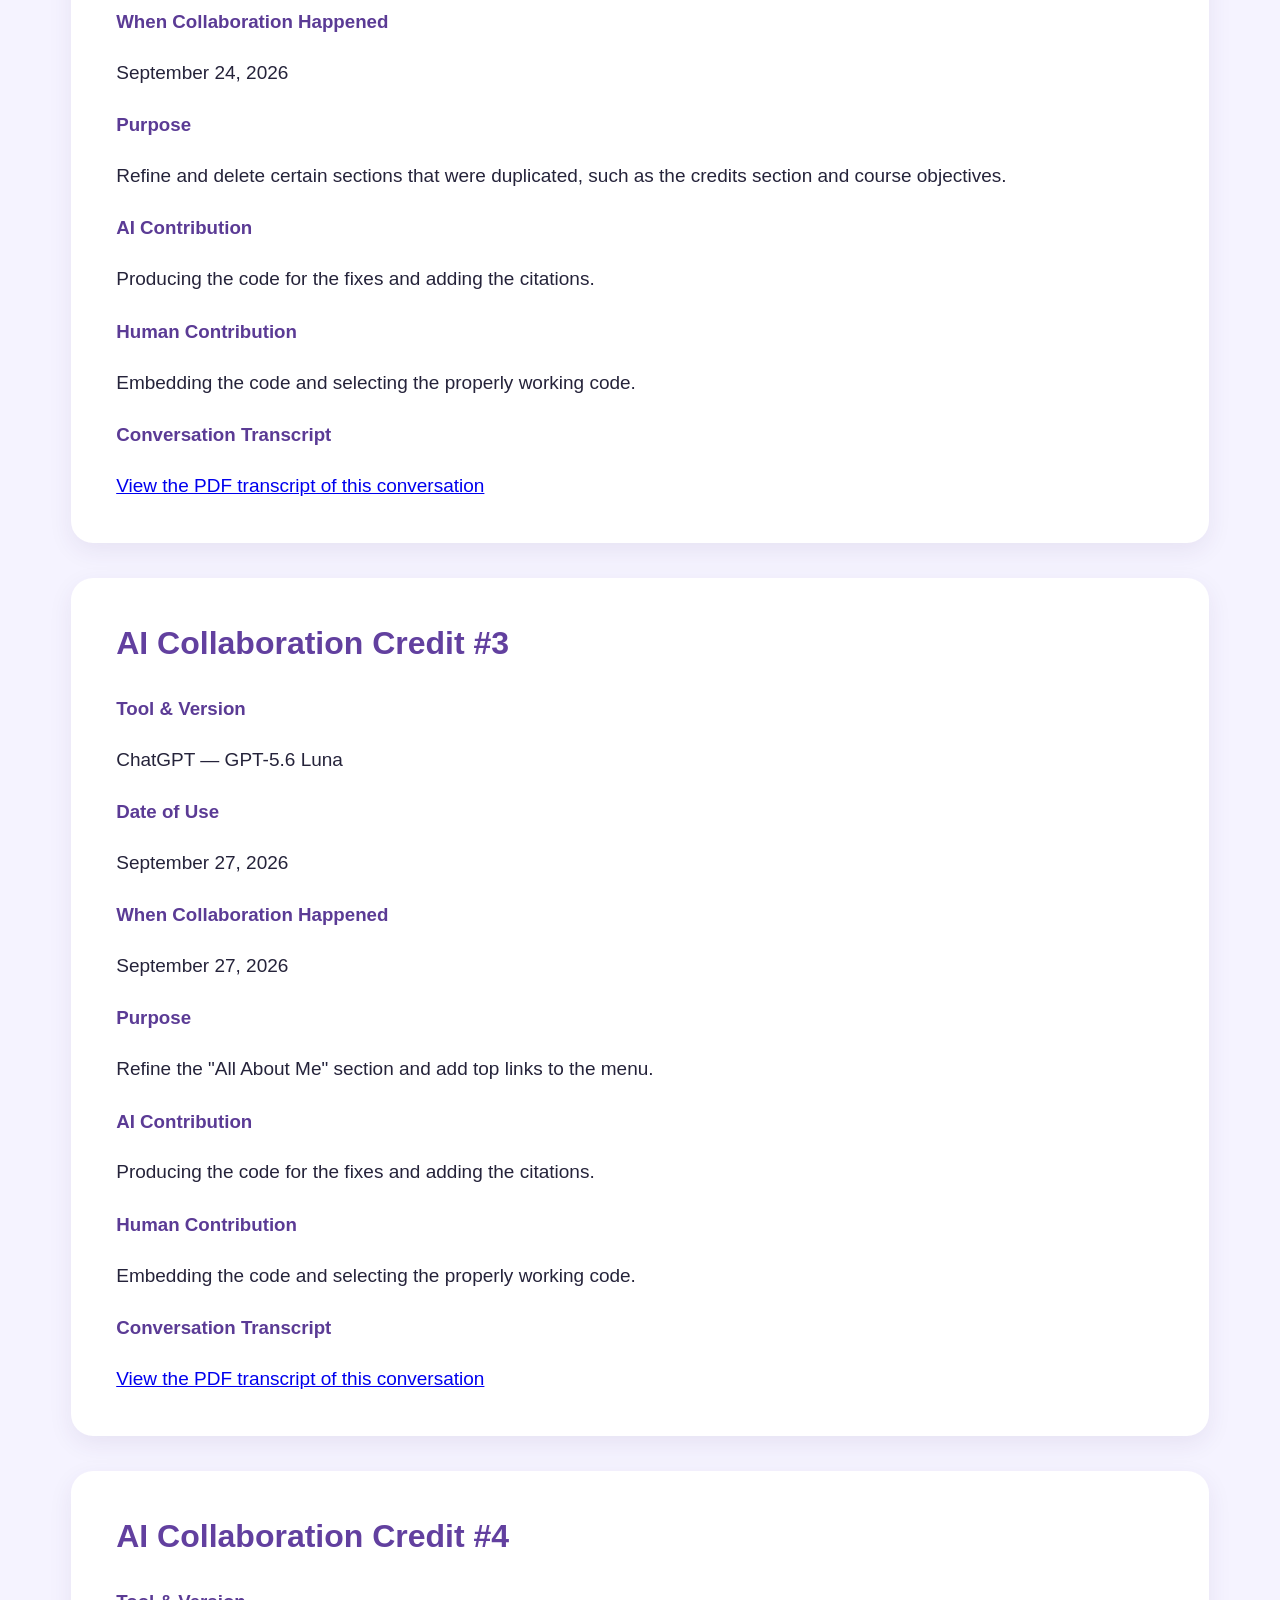
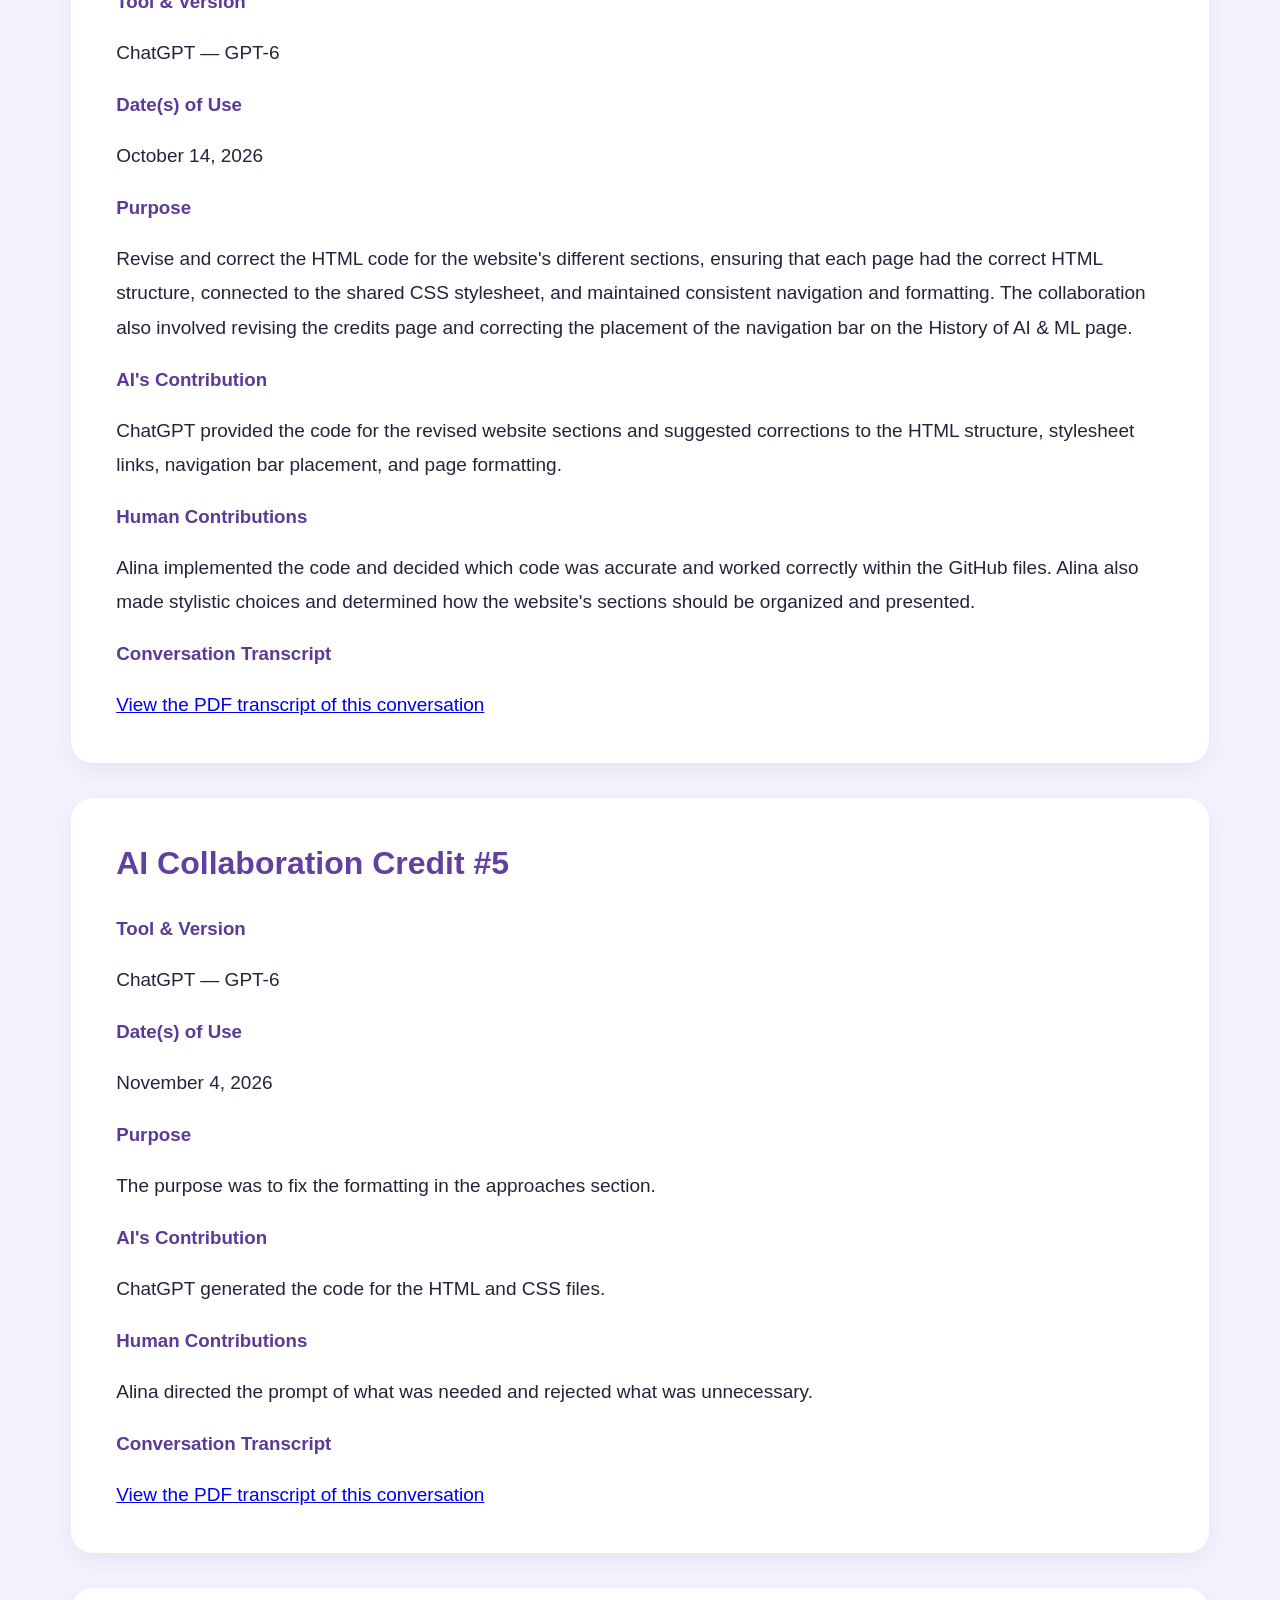
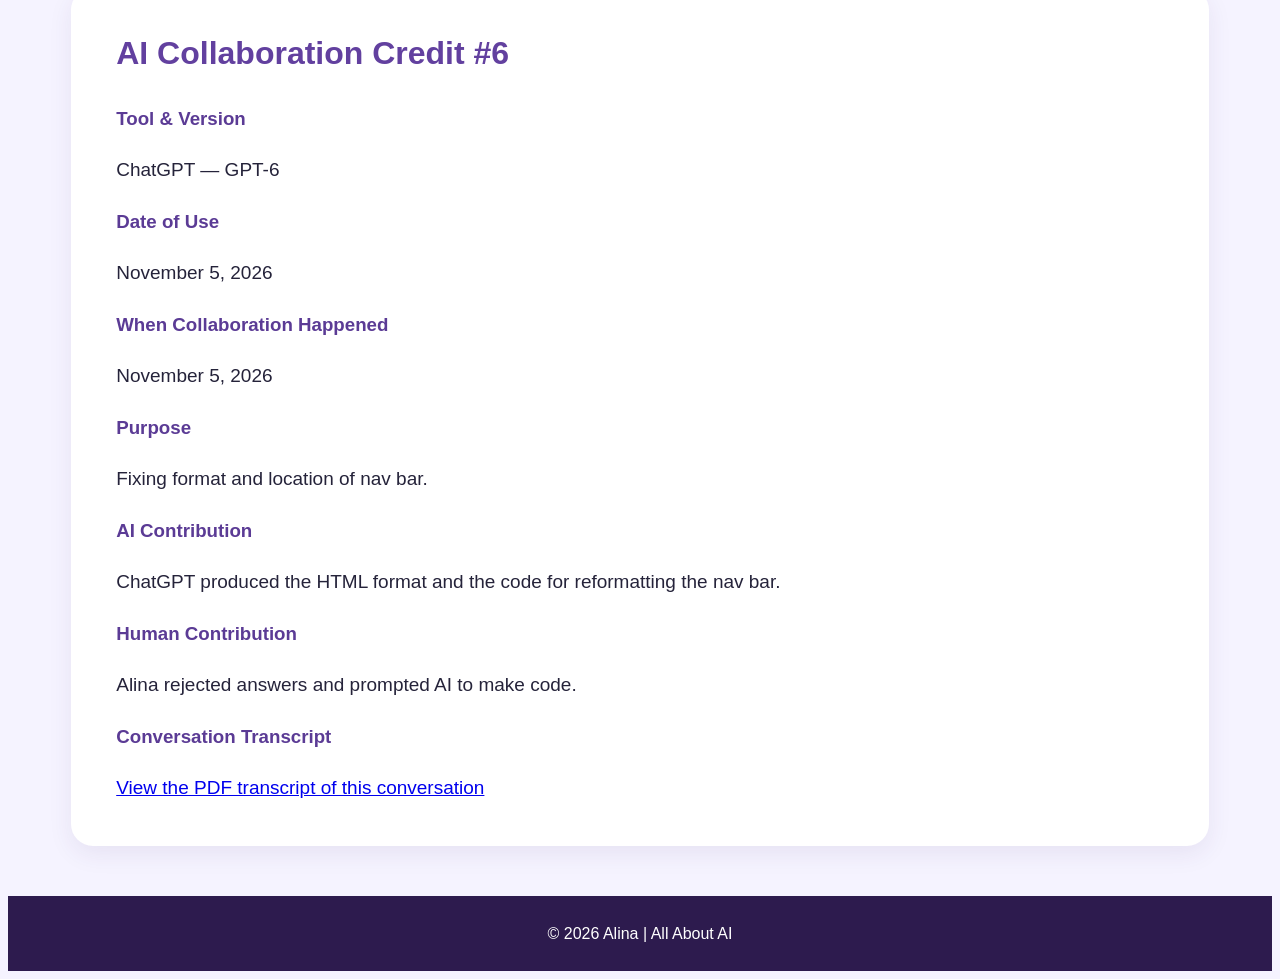
==== commit df01780d: "Update credits.html" ====
--- a/credits.html
+++ b/credits.html
@@ -18,18 +18,18 @@
 
     <nav>
         <a href="index.html">About</a>
-        <a href="history.html">History </a>
+        <a href="history.html">History</a>
         <a href="ethics.html">Ethics</a>
         <a href="search.html">Search</a>
-        <a href="machine-learning.html"> Approaches</a>
+        <a href="machine-learning.html">Approaches</a>
         <a href="generative-ai.html">Generative</a>
-        <a href="credits.html">Credits</a>
+        <a href="credits.html" class="active">Credits</a>
     </nav>
 
     <main>
 
         <!-- AI Collaboration Credit #1 -->
-        <section id="credits">
+        <section id="credit-1">
 
             <h2>AI Collaboration Credit #1</h2>
 
@@ -62,8 +62,9 @@
 
         </section>
 
+
         <!-- AI Collaboration Credit #2 -->
-        <section>
+        <section id="credit-2">
 
             <h2>AI Collaboration Credit #2</h2>
 
@@ -103,8 +104,9 @@
 
         </section>
 
+
         <!-- AI Collaboration Credit #3 -->
-        <section>
+        <section id="credit-3">
 
             <h2>AI Collaboration Credit #3</h2>
 
@@ -135,6 +137,129 @@
             <h3>Conversation Transcript</h3>
             <p>
                 <a href="AI-Transcript-3.pdf"
+                   target="_blank"
+                   rel="noopener noreferrer">
+                    View the PDF transcript of this conversation
+                </a>
+            </p>
+
+        </section>
+
+
+        <!-- AI Collaboration Credit #4 -->
+        <section id="credit-4">
+
+            <h2>AI Collaboration Credit #4</h2>
+
+            <h3>Tool &amp; Version</h3>
+            <p>ChatGPT — GPT-6</p>
+
+            <h3>Date(s) of Use</h3>
+            <p>October 14, 2026</p>
+
+            <h3>Purpose</h3>
+            <p>
+                Revise and correct the HTML code for the website's different sections,
+                ensuring that each page had the correct HTML structure, connected to
+                the shared CSS stylesheet, and maintained consistent navigation and
+                formatting. The collaboration also involved revising the credits page
+                and correcting the placement of the navigation bar on the History of
+                AI &amp; ML page.
+            </p>
+
+            <h3>AI's Contribution</h3>
+            <p>
+                ChatGPT provided the code for the revised website sections and
+                suggested corrections to the HTML structure, stylesheet links,
+                navigation bar placement, and page formatting.
+            </p>
+
+            <h3>Human Contributions</h3>
+            <p>
+                Alina implemented the code and decided which code was accurate
+                and worked correctly within the GitHub files. Alina also made
+                stylistic choices and determined how the website's sections
+                should be organized and presented.
+            </p>
+
+            <h3>Conversation Transcript</h3>
+            <p>
+                <a href="10.14.26 AI-code conversation.pdf"
+                   target="_blank"
+                   rel="noopener noreferrer">
+                    View the PDF transcript of this conversation
+                </a>
+            </p>
+
+        </section>
+
+
+        <!-- AI Collaboration Credit #5 -->
+        <section id="credit-5">
+
+            <h2>AI Collaboration Credit #5</h2>
+
+            <h3>Tool &amp; Version</h3>
+            <p>ChatGPT — GPT-6</p>
+
+            <h3>Date(s) of Use</h3>
+            <p>November 4, 2026</p>
+
+            <h3>Purpose</h3>
+            <p>
+                The purpose was to fix the formatting in the approaches section.
+            </p>
+
+            <h3>AI's Contribution</h3>
+            <p>ChatGPT generated the code for the HTML and CSS files.</p>
+
+            <h3>Human Contributions</h3>
+            <p>
+                Alina directed the prompt of what was needed and rejected
+                what was unnecessary.
+            </p>
+
+            <h3>Conversation Transcript</h3>
+            <p>
+                <a href="PDF 11_5_25.pdf"
+                   target="_blank"
+                   rel="noopener noreferrer">
+                    View the PDF transcript of this conversation
+                </a>
+            </p>
+
+        </section>
+
+
+        <!-- AI Collaboration Credit #6 -->
+        <section id="credit-6">
+
+            <h2>AI Collaboration Credit #6</h2>
+
+            <h3>Tool &amp; Version</h3>
+            <p>ChatGPT — GPT-6</p>
+
+            <h3>Date of Use</h3>
+            <p>November 5, 2026</p>
+
+            <h3>When Collaboration Happened</h3>
+            <p>November 5, 2026</p>
+
+            <h3>Purpose</h3>
+            <p>Fixing format and location of nav bar.</p>
+
+            <h3>AI Contribution</h3>
+            <p>
+                ChatGPT produced the HTML format and the code for
+                reformatting the nav bar.
+            </p>
+
+            <h3>Human Contribution</h3>
+            <p>Alina rejected answers and prompted AI to make code.</p>
+
+            <h3>Conversation Transcript</h3>
+            <p>
+                <a href="11_4_26.pdf"
                    target="_blank"
                    rel="noopener noreferrer">
                     View the PDF transcript of this conversation
@@ -151,128 +276,6 @@
 
 </body>
 </html>
-```html
-<!-- AI Collaboration Credit #4 -->
-<section>
-
-    <h2>AI Collaboration Credit #4</h2>
-
-    <h3>Tool &amp; Version</h3>
-    <p>ChatGPT — GPT-6</p>
-
-    <h3>Date(s) of Use</h3>
-    <p>October 14, 2026</p>
-
-    <h3>Purpose</h3>
-    <p>
-        Revise and correct the HTML code for the website's different sections,
-        ensuring that each page had the correct HTML structure, connected to
-        the shared CSS stylesheet, and maintained consistent navigation and
-        formatting. The collaboration also involved revising the credits page
-        and correcting the placement of the navigation bar on the History of
-        AI &amp; ML page.
-    </p>
-
-    <h3>AI's Contribution</h3>
-    <p>
-        ChatGPT provided the code for the revised website sections and
-        suggested corrections to the HTML structure, stylesheet links,
-        navigation bar placement, and page formatting.
-    </p>
-
-    <h3>Human Contributions</h3>
-    <p>
-        Alina implemented the code and decided which code was accurate
-        and worked correctly within the GitHub files. Alina also made
-        stylistic choices and determined how the website's sections
-        should be organized and presented.
-    </p>
-
-    <h3>Conversation Transcript</h3>
-    <p>
-         <a href="10.14.26 AI-code conversation.pdf"
-                   target="_blank"
-                   rel="noopener noreferrer">
-                    View the PDF transcript of this conversation
-    </p>
-
-
-<!-- AI Collaboration Credit #5 -->
-<section>
-
-    <h2>AI Collaboration Credit #5</h2>
-
-    <h3>Tool &amp; Version</h3>
-    <p>ChatGPT — GPT-6</p>
-
-    <h3>Date(s) of Use</h3>
-    <p>November 4, 2026</p>
-
-    <h3>Purpose</h3>
-    <p>
-        The purpose was to fix the formatting in the approaches section.
-    </p>
-
-    <h3>AI's Contribution</h3>
-    <p>
-        ChatGPT generated the code for the HTML and CSS files.
-    </p>
-
-    <h3>Human Contributions</h3>
-    <p>
-        Alina directed the prompt of what was needed and rejected what was unnecessary.
-    </p>
-
-    <h3>Conversation Transcript</h3>
-    <p>
-        <a href="PDF 11_5_25.pdf"
-           target="_blank"
-           rel="noopener noreferrer">
-            View the PDF transcript of this conversation
-        </a>
-    </p>
-
-</section>
-
-<!-- AI Collaboration Credit #6 -->
-<section>
-
-    <h2>AI Collaboration Credit #6</h2>
-
-    <h3>Tool &amp; Version</h3>
-    <p>ChatGPT — GPT-6</p>
-
-    <h3>Date of Use</h3>
-    <p>November 5, 2026</p>
-
-    <h3>When Collaboration Happened</h3>
-    <p>November 5, 2026</p>
-
-    <h3>Purpose</h3>
-    <p>
-        Fixing format and location of nav bar.
-    </p>
-
-    <h3>AI Contribution</h3>
-    <p>
-        ChatGPT produced the HTML format and the code for reformatting the nav bar.
-    </p>
-
-    <h3>Human Contribution</h3>
-    <p>
-        Alina rejected answers and prompted AI to make code.
-    </p>
-
-    <h3>Conversation Transcript</h3>
-    <p>
-        <a href="11_4_26.pdf"
-           target="_blank"
-           rel="noopener noreferrer">
-            View the PDF transcript of this conversation
-        </a>
-    </p>
-
-</section>
-
-
-
+
+
+
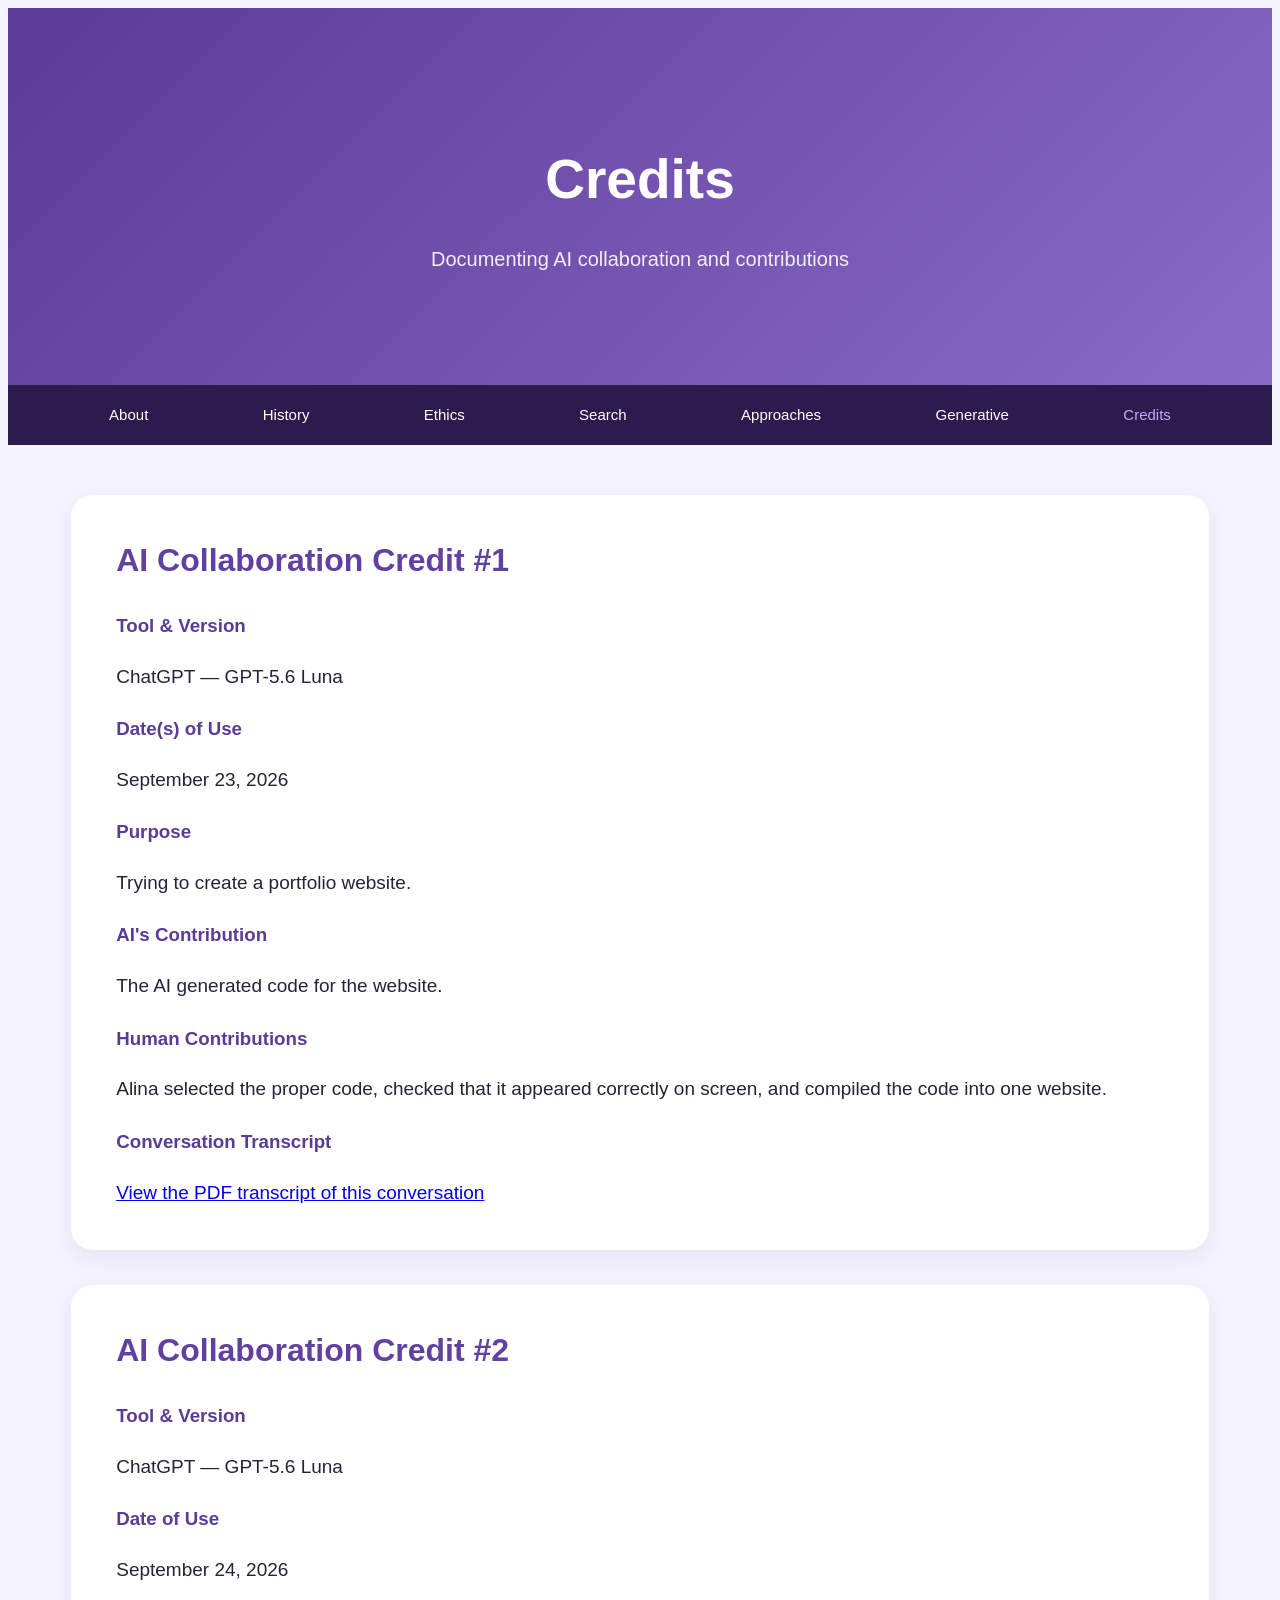
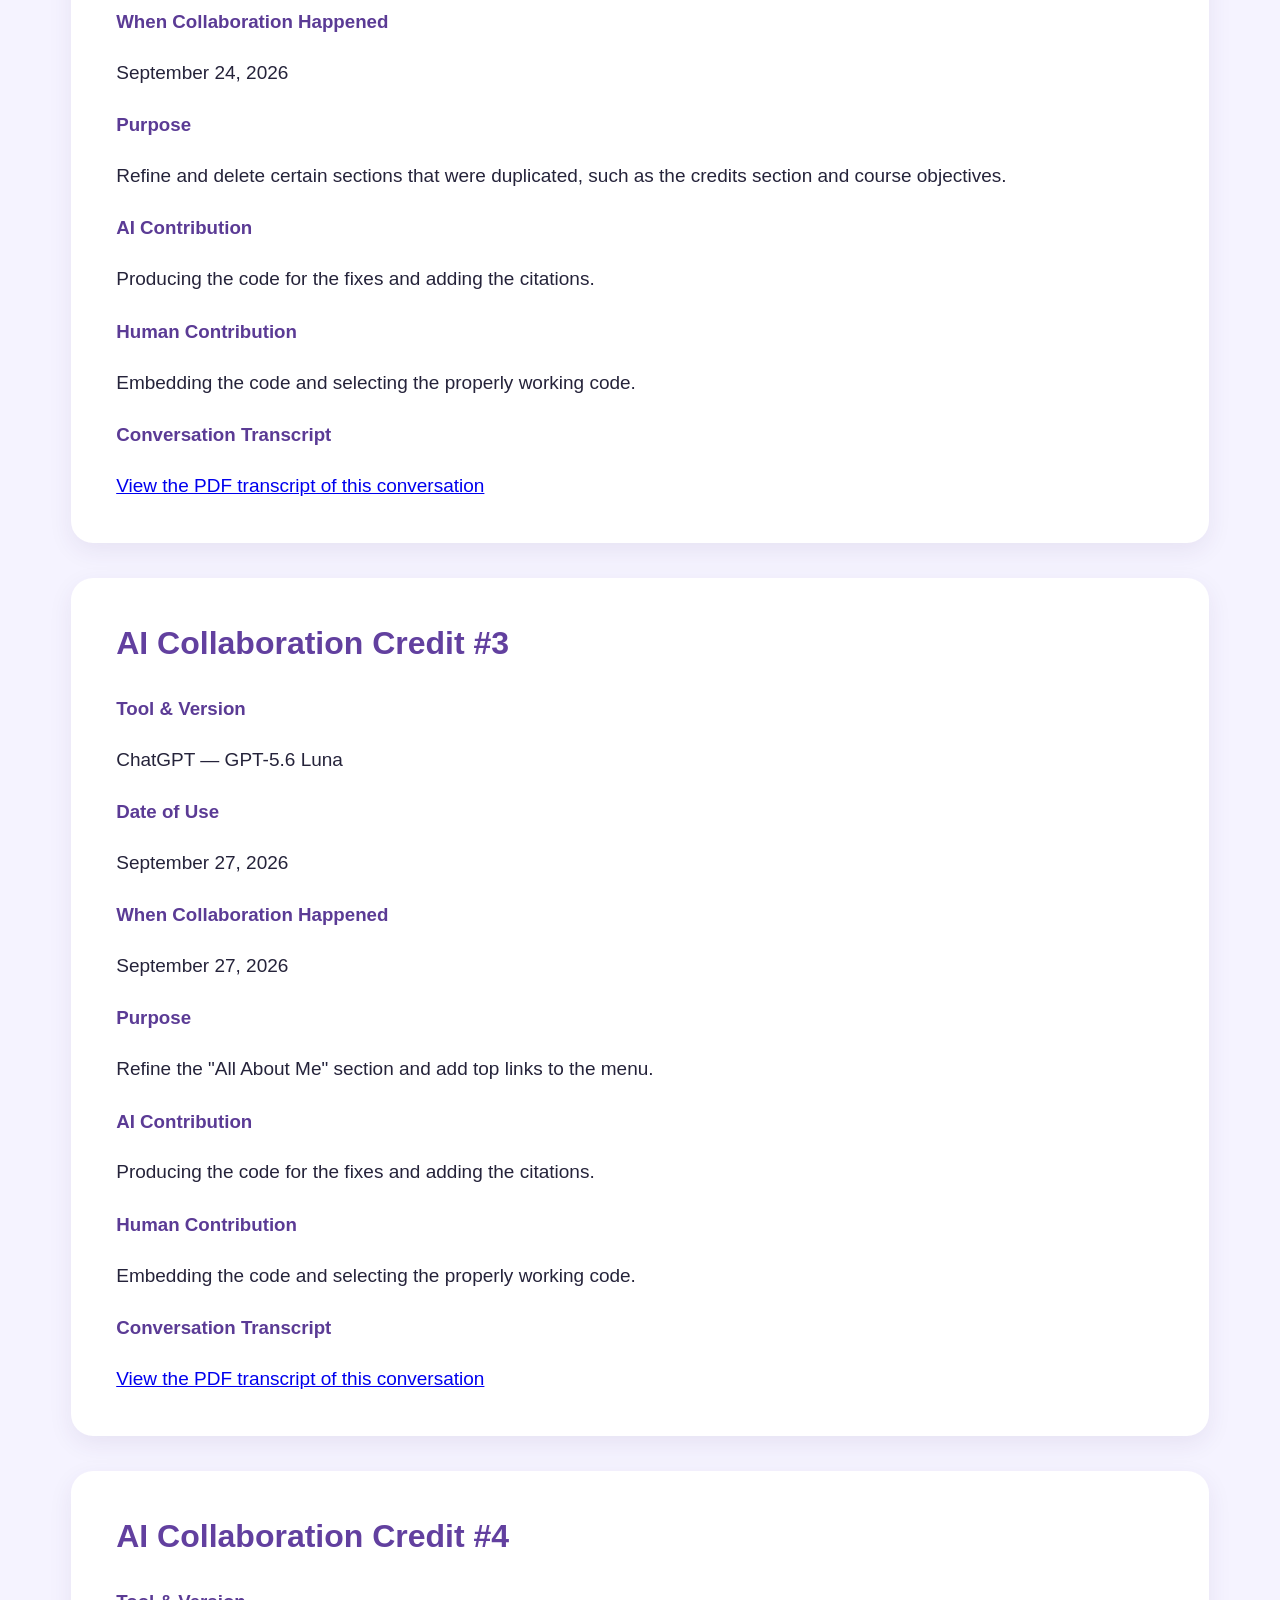
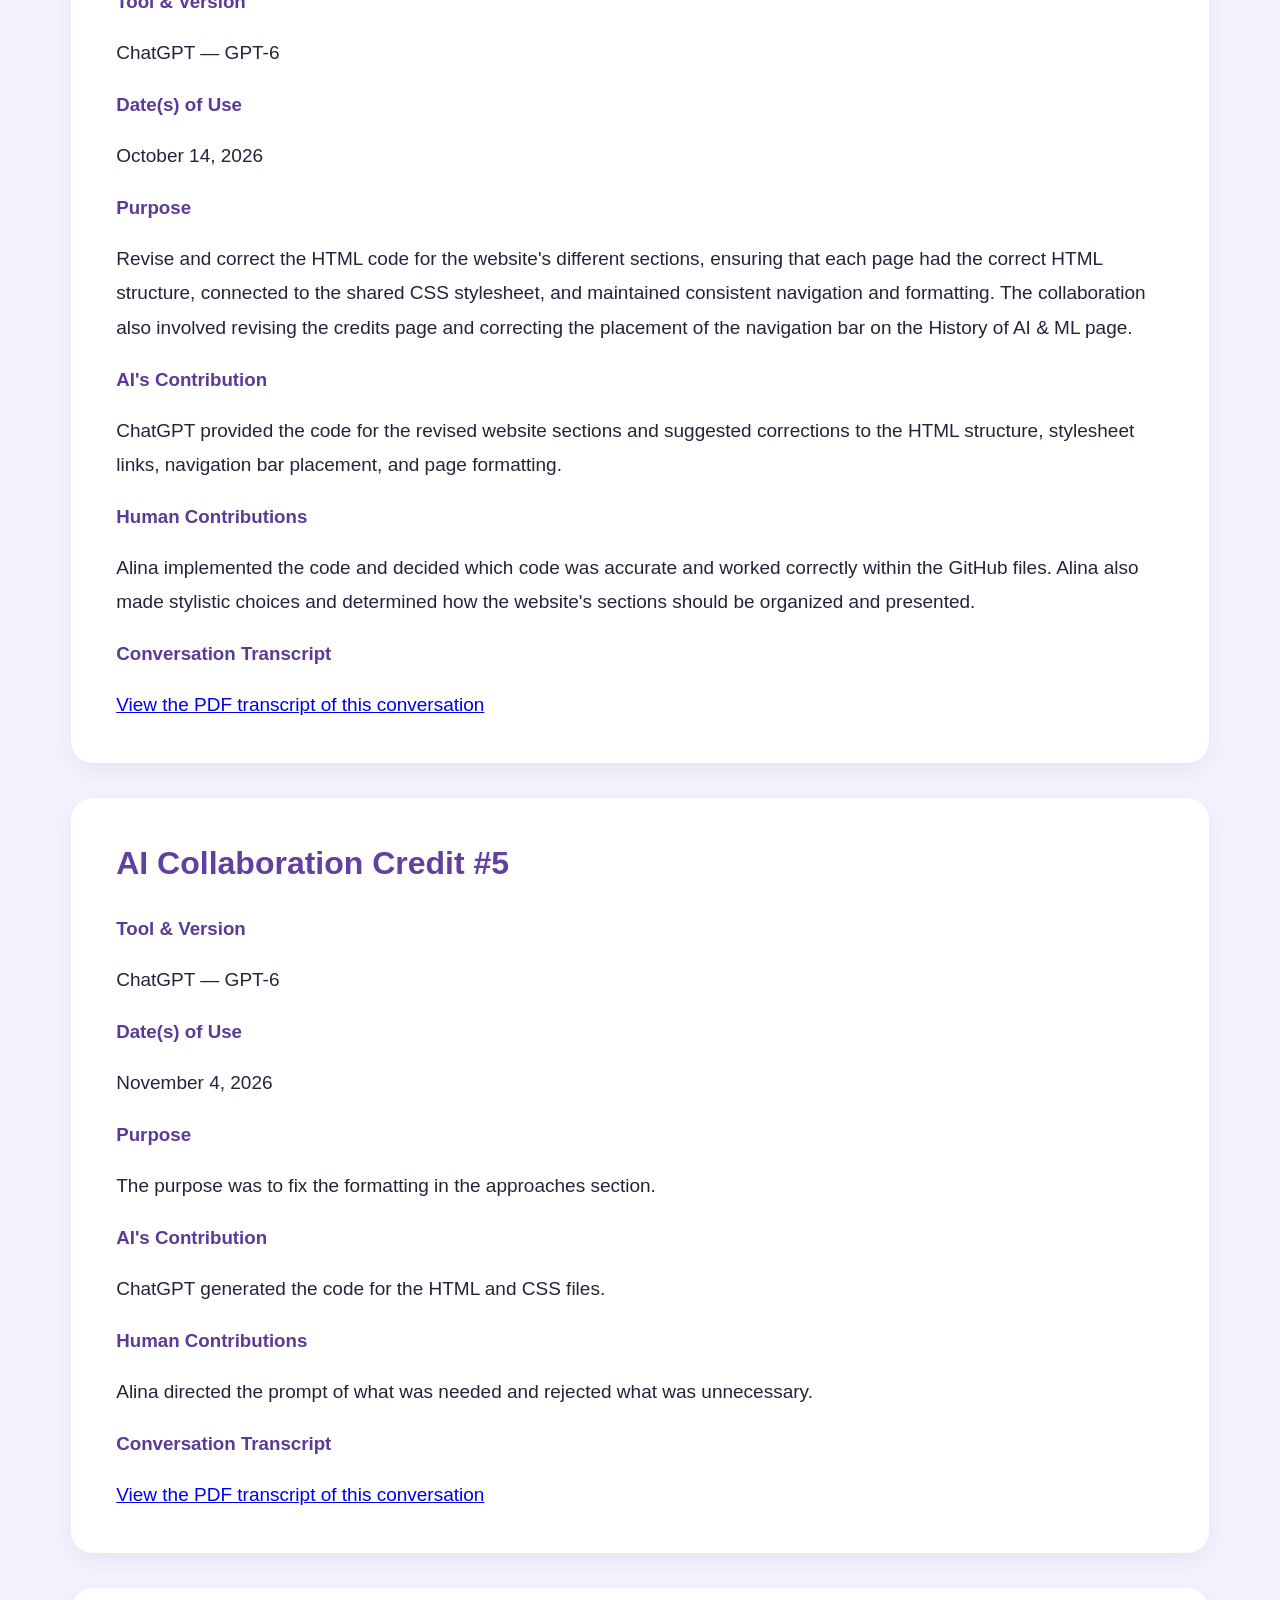
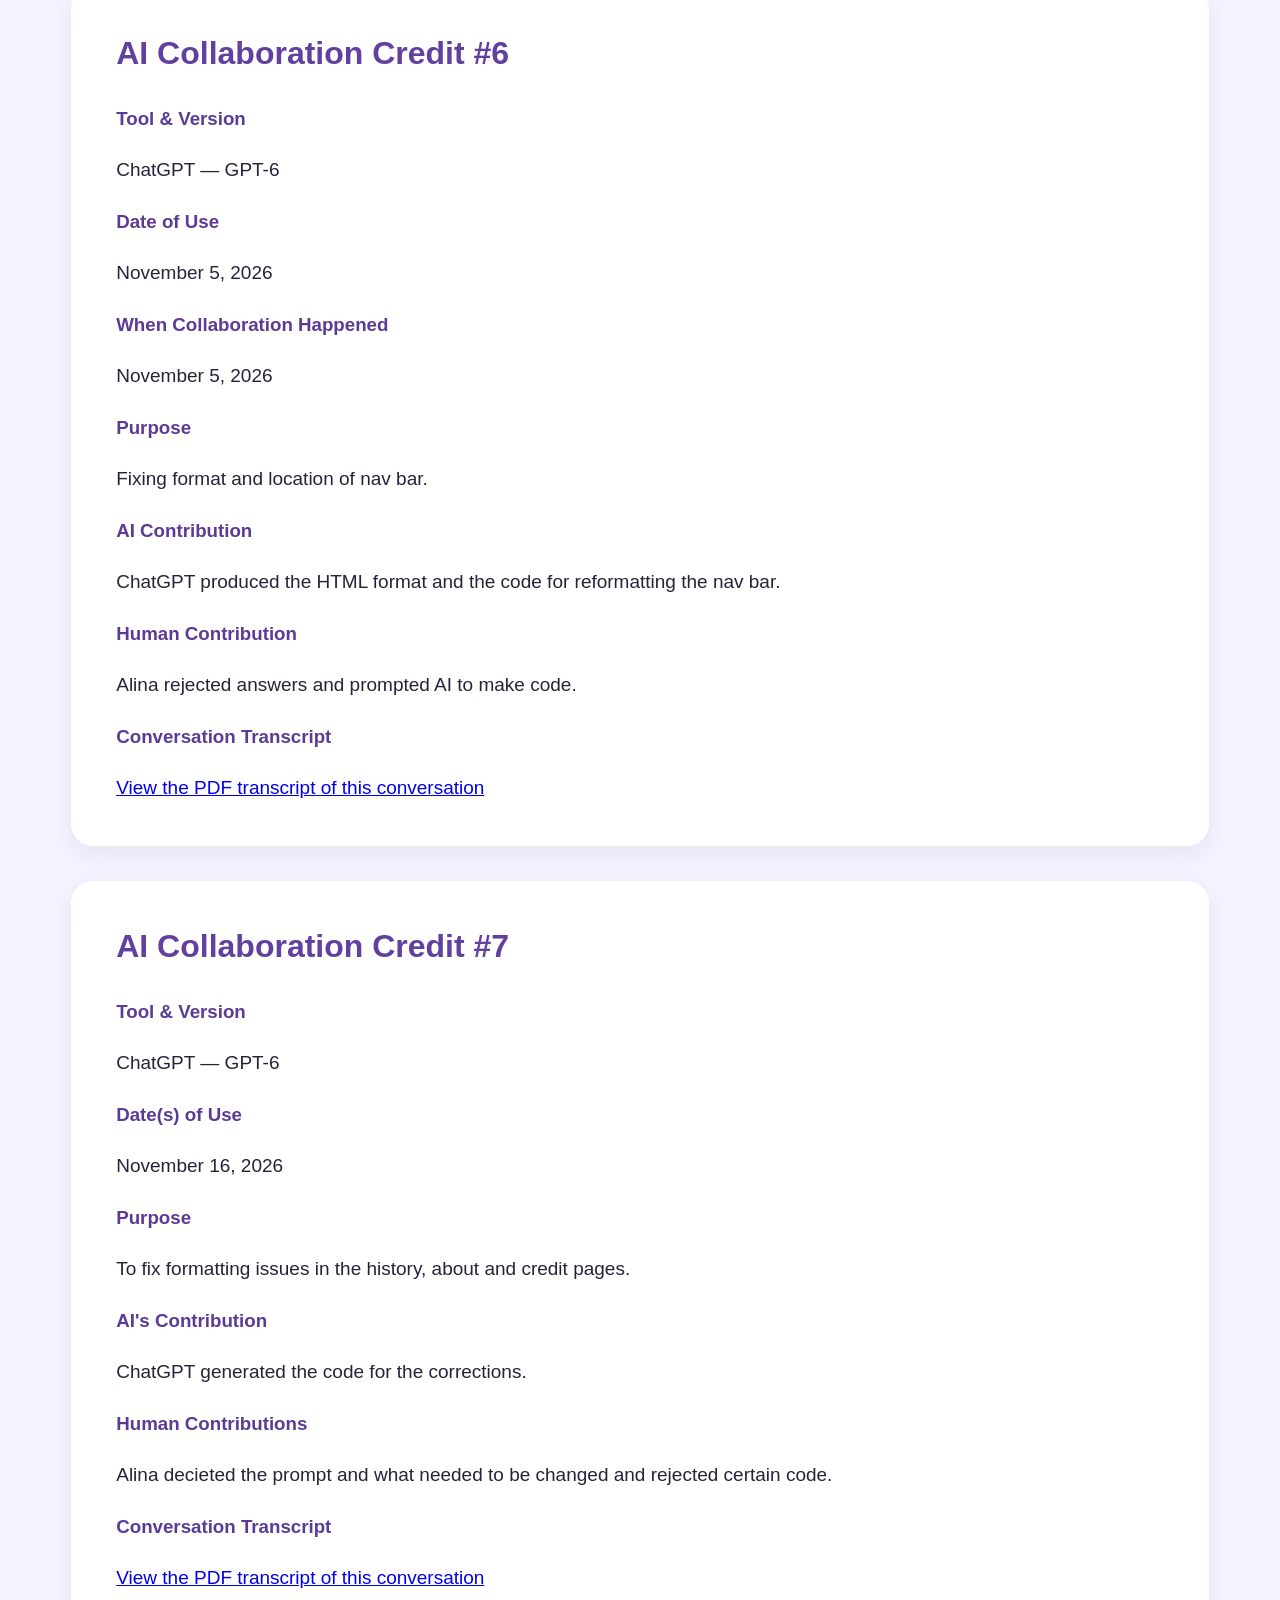
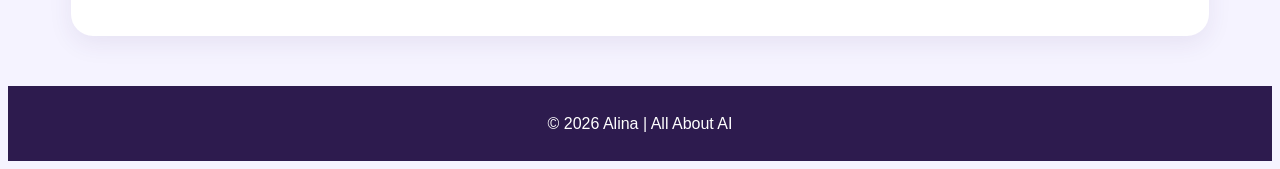
==== commit eec92c88: "Update credits.html" ====
--- a/credits.html
+++ b/credits.html
@@ -268,6 +268,41 @@
 
         </section>
 
+        
+   <!-- AI Collaboration Credit #7 -->
+        <section id="credit-7">
+
+            <h2>AI Collaboration Credit #7</h2>
+
+            <h3>Tool &amp; Version</h3>
+            <p>ChatGPT — GPT-6</p>
+
+            <h3>Date(s) of Use</h3>
+            <p>November 16, 2026</p>
+
+            <h3>Purpose</h3>
+            <p>
+                To fix formatting issues in the history, about and credit pages. 
+            </p>
+
+            <h3>AI's Contribution</h3>
+            <p>ChatGPT generated the code for the corrections.</p>
+
+            <h3>Human Contributions</h3>
+            <p>
+                Alina decieted the prompt and what needed to be changed and rejected certain code. 
+            </p>
+
+            <h3>Conversation Transcript</h3>
+            <p>
+                <a href="PDF 11_5_25.pdf"
+                   target="_blank"
+                   rel="noopener noreferrer">
+                    View the PDF transcript of this conversation
+                </a>
+            </p>
+
+        </section>
     </main>
 
     <footer>
